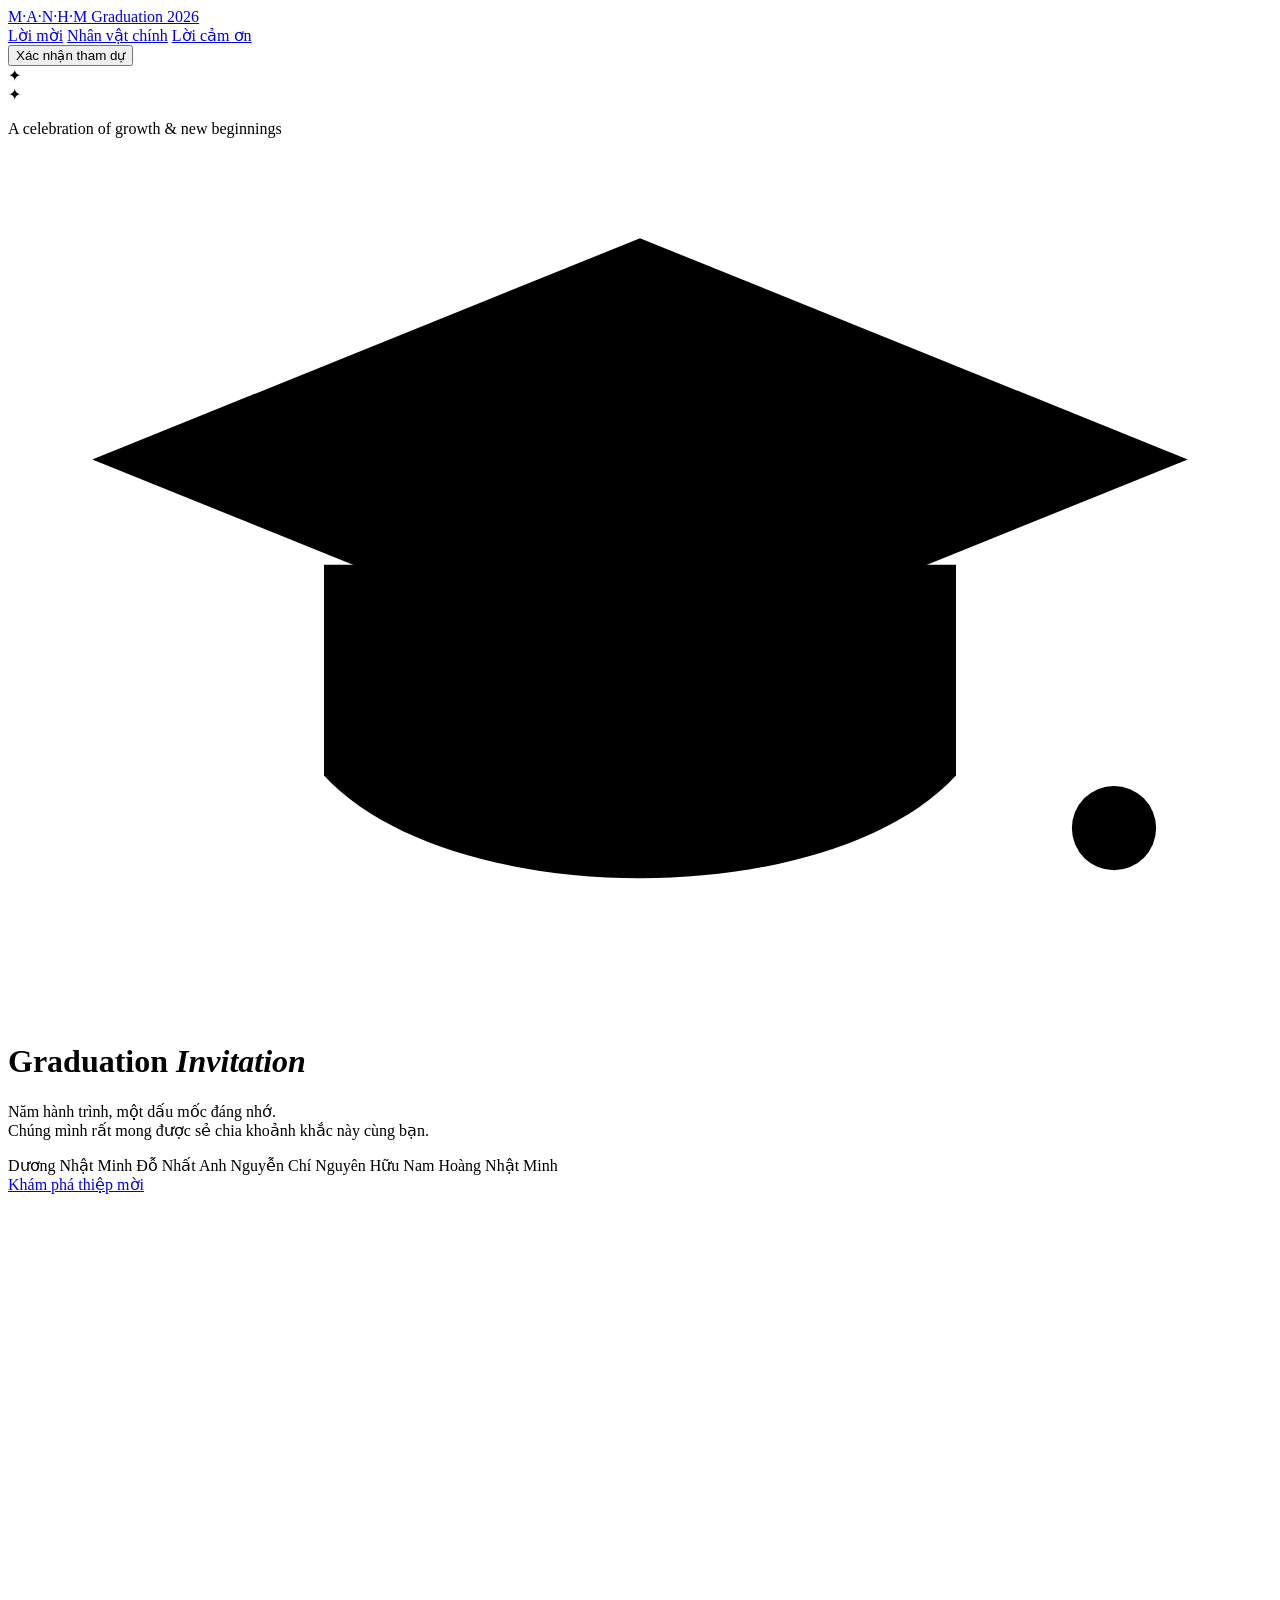
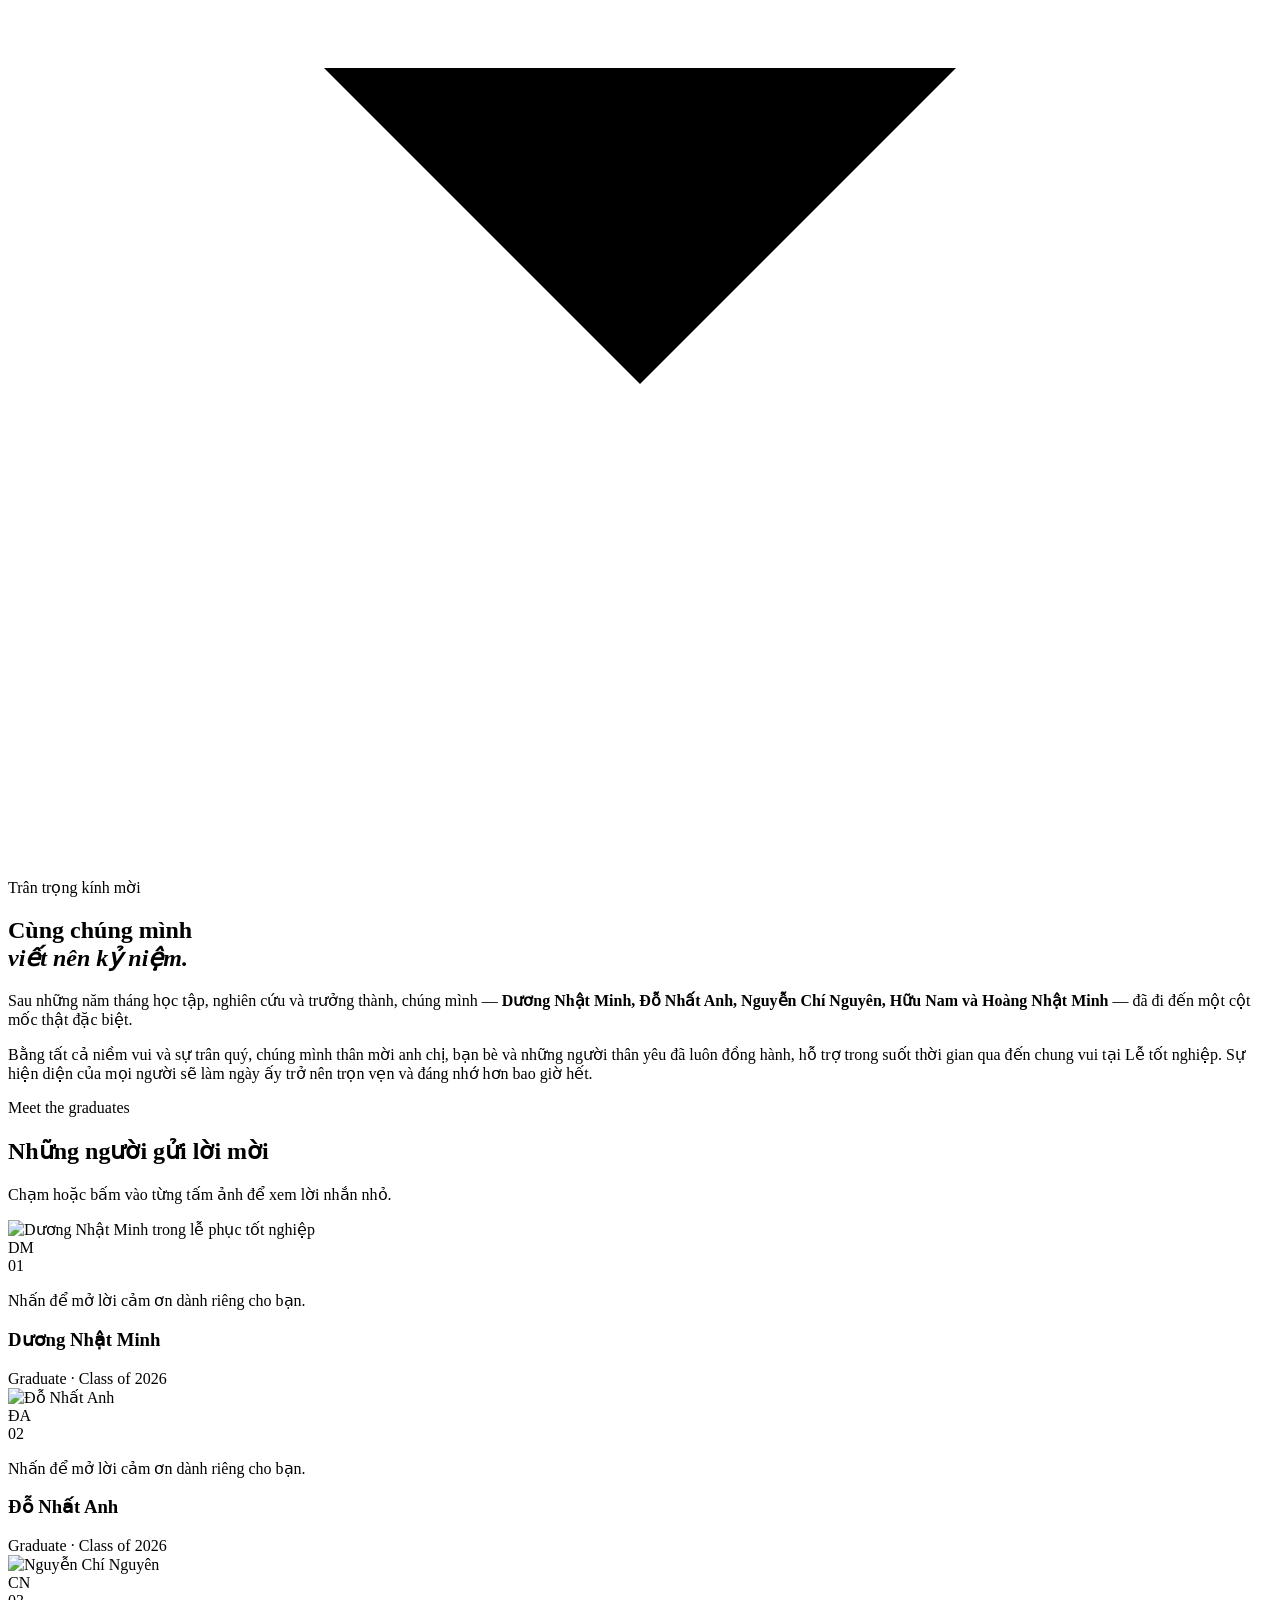
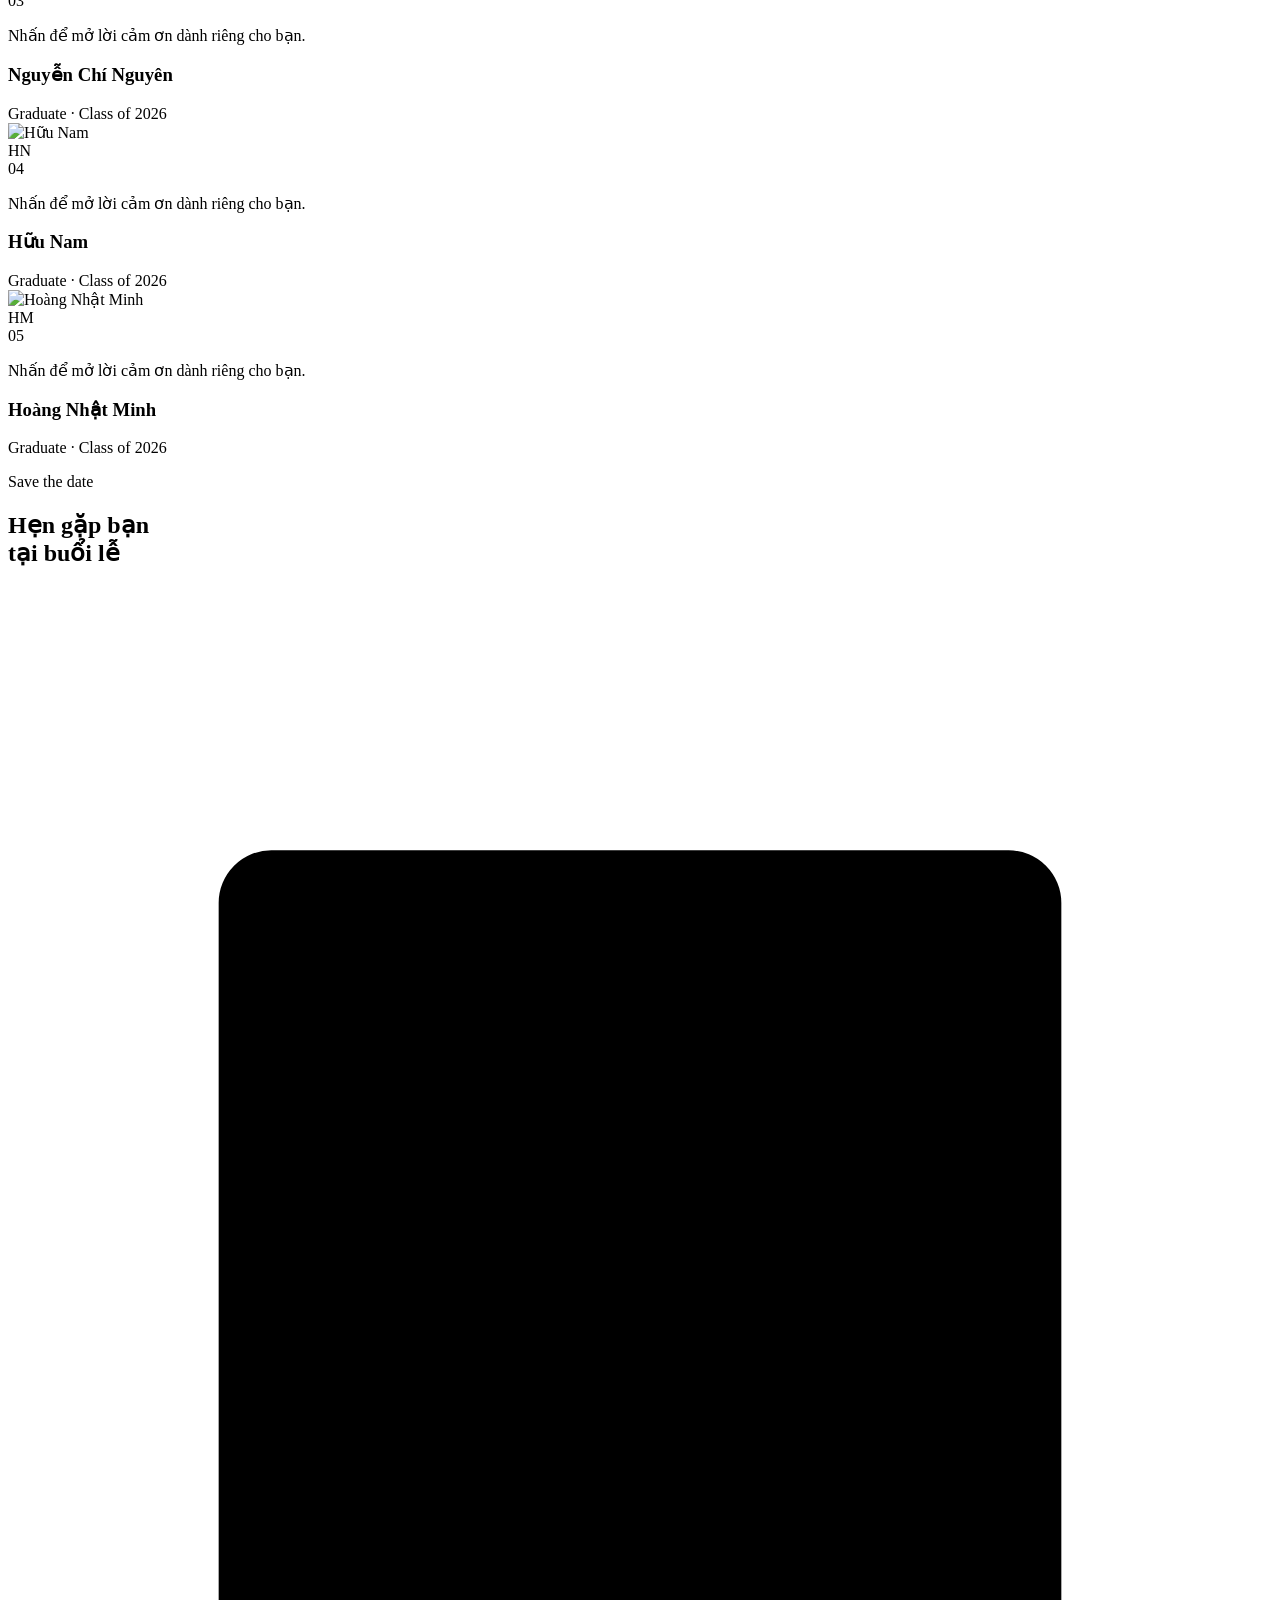
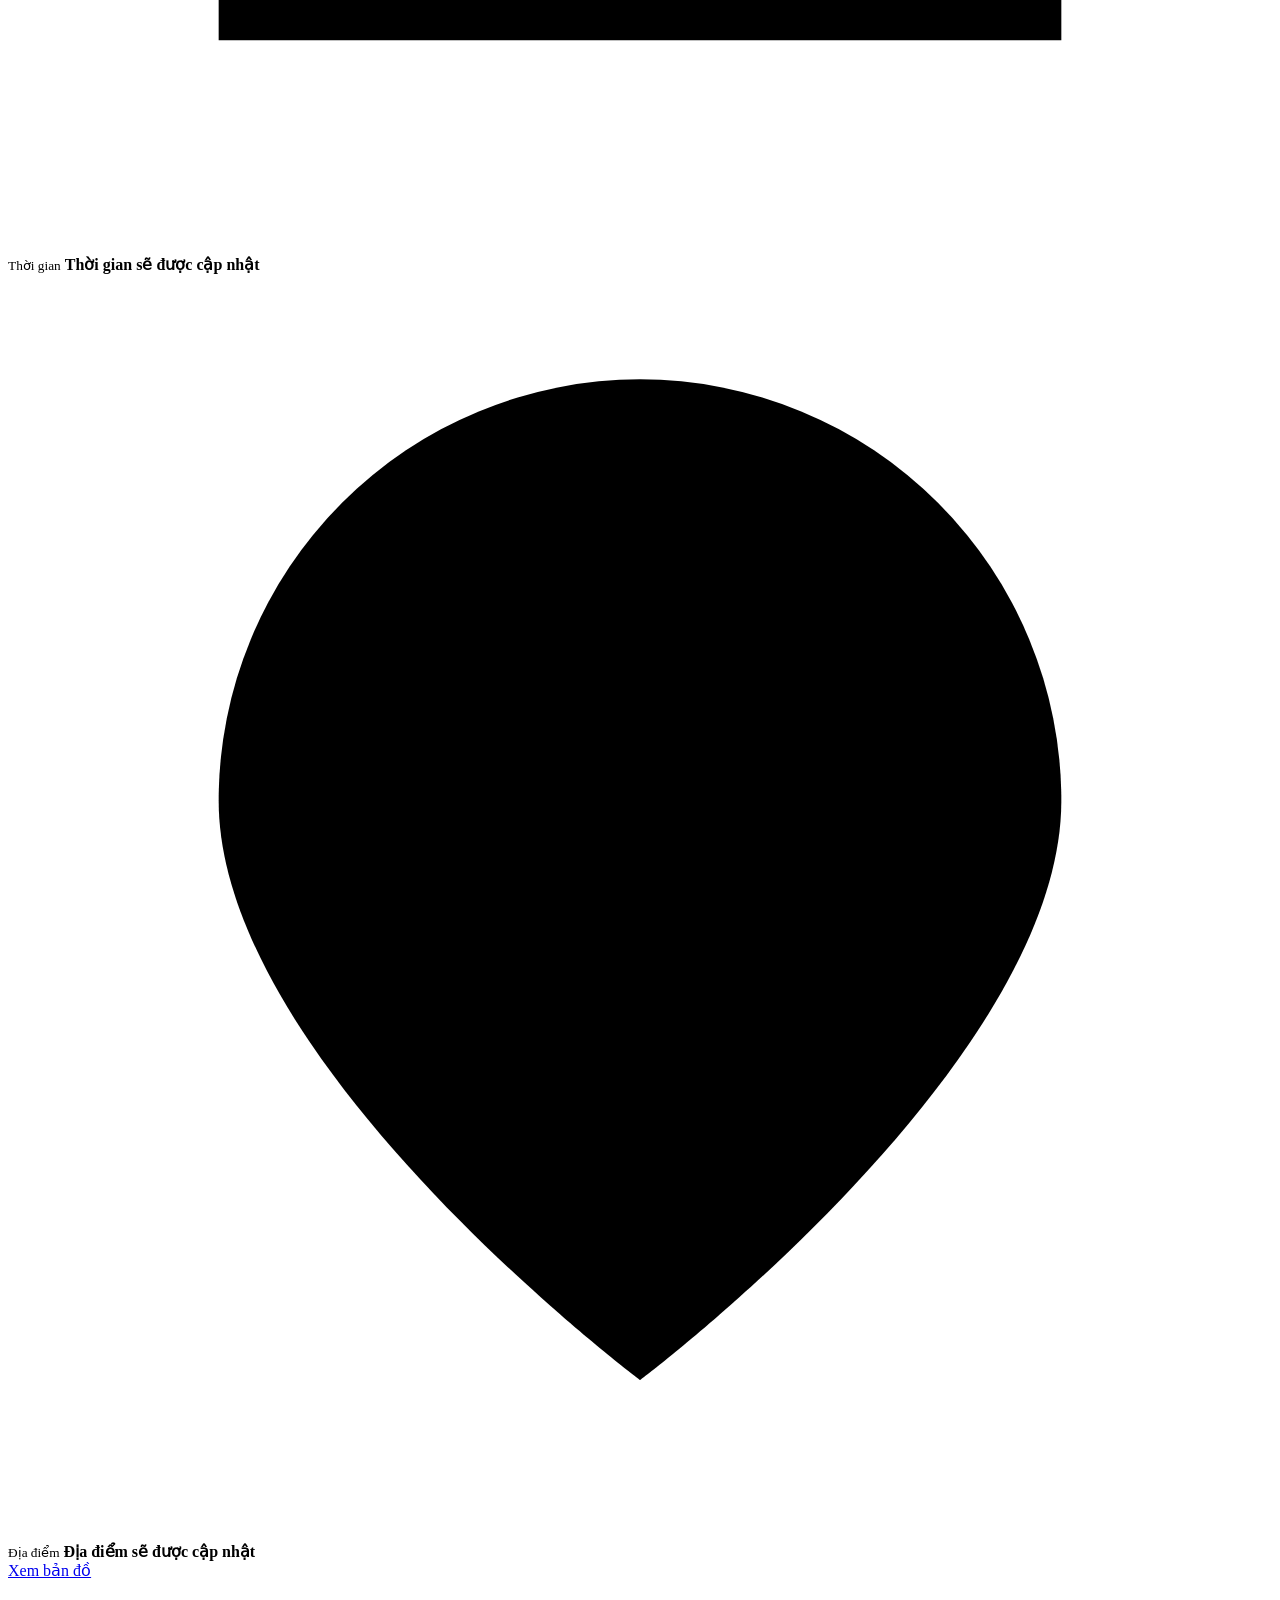
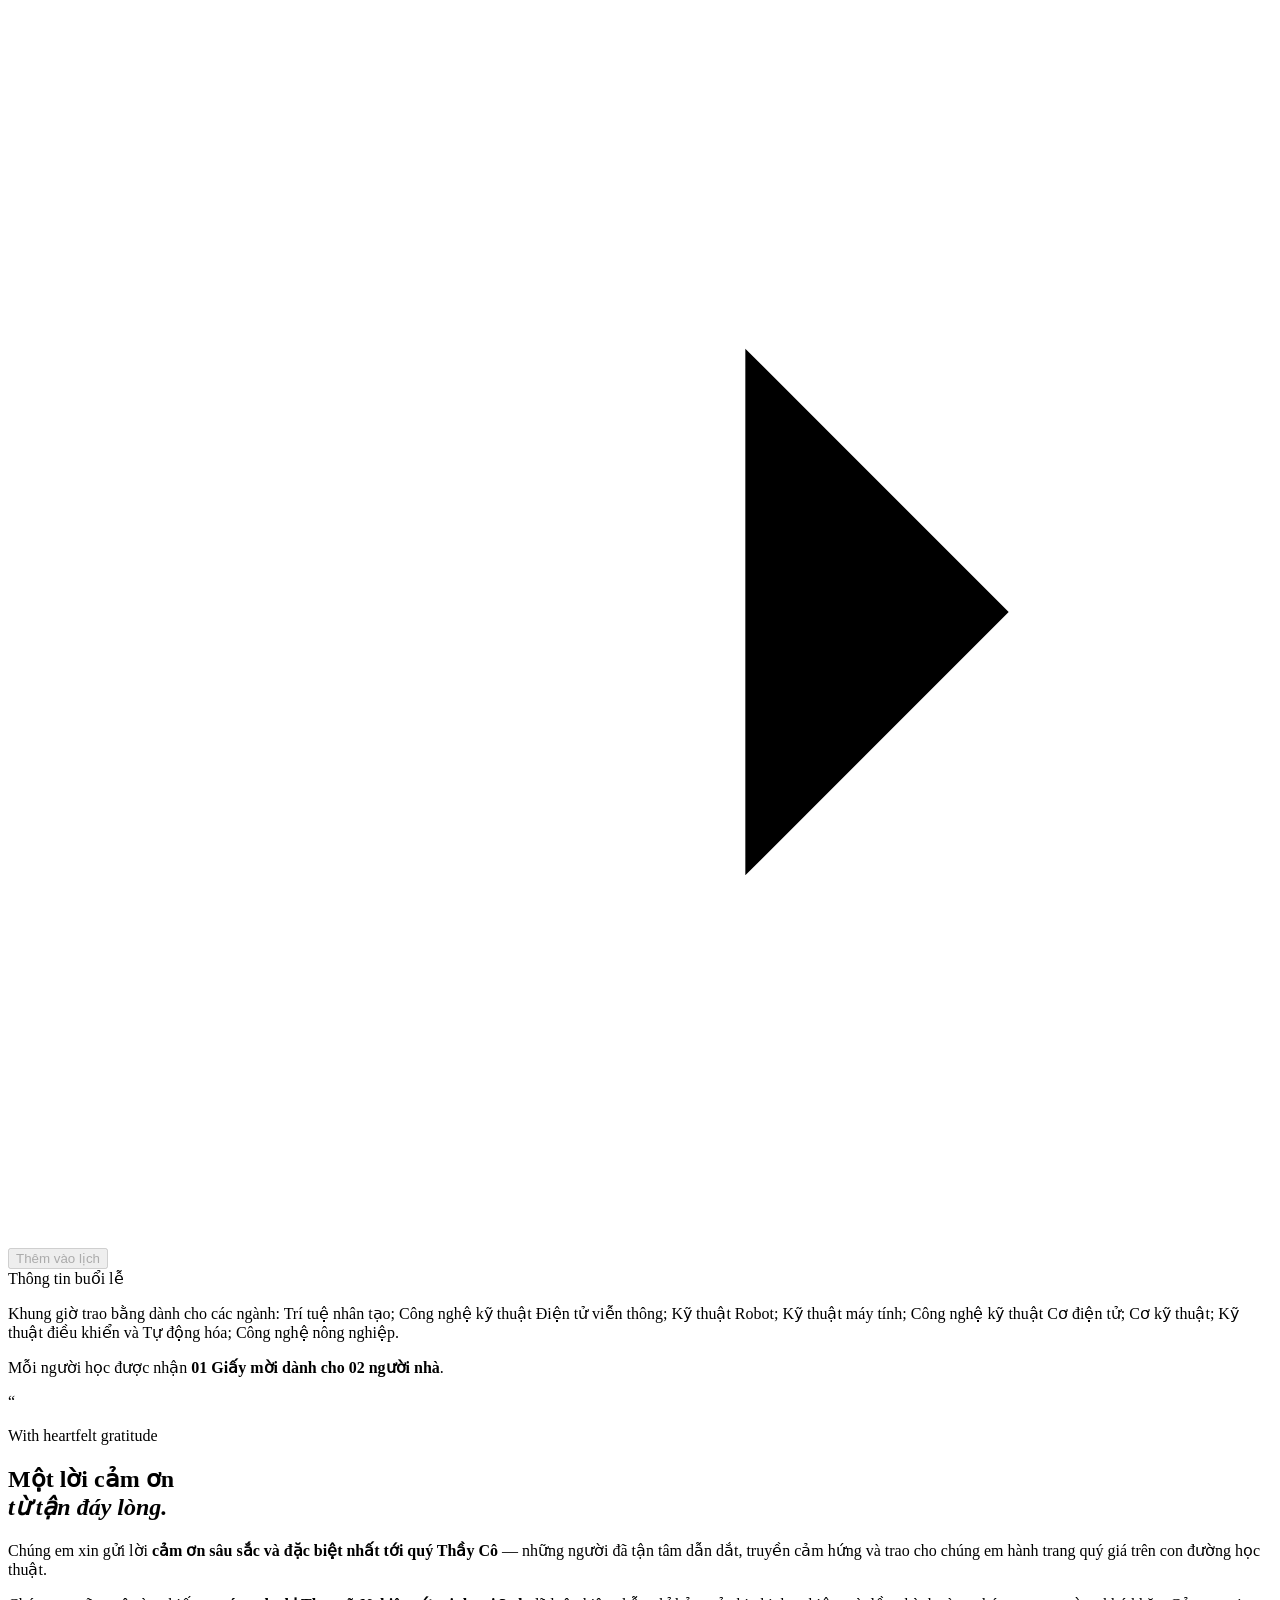
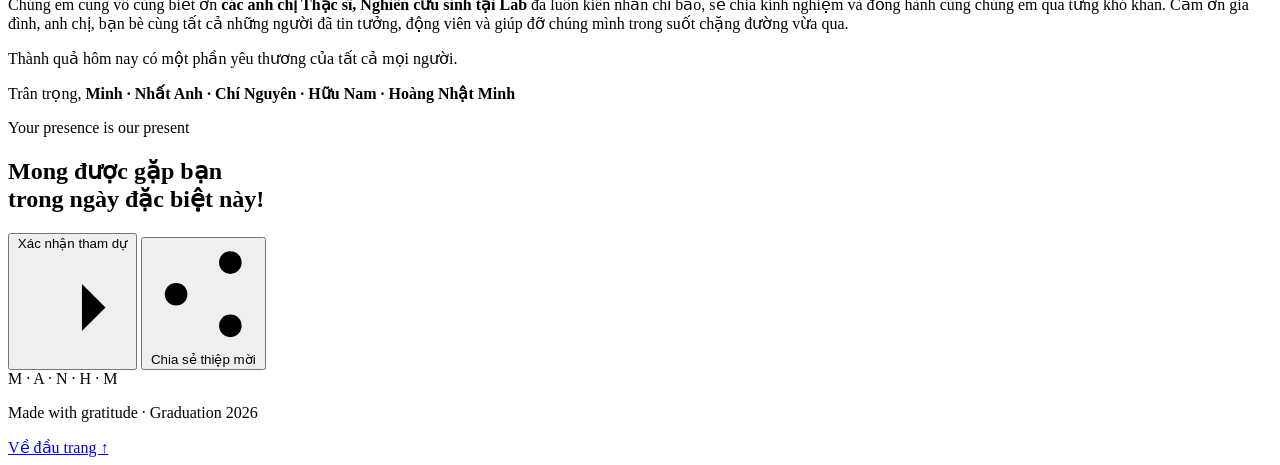
==== index.html @ 2ea1733d "Deploy index.html" ====
<!doctype html>
<html lang="vi">
  <head>
    <meta charset="UTF-8" />
    <meta name="viewport" content="width=device-width, initial-scale=1.0" />
    <meta
      name="description"
      content="Thiệp mời Lễ tốt nghiệp của Dương Nhật Minh, Đỗ Nhất Anh, Nguyễn Chí Nguyên, Hữu Nam và Hoàng Nhật Minh."
    />
    <meta name="theme-color" content="#071b31" />
    <meta property="og:type" content="website" />
    <meta property="og:title" content="Graduation Invitation — The Next Chapter" />
    <meta
      property="og:description"
      content="Trân trọng kính mời bạn đến chung vui trong dấu mốc tốt nghiệp của chúng mình."
    />
    <meta property="og:image" content="assets/social-preview.png" />
    <meta name="twitter:card" content="summary_large_image" />
    <title>Graduation Invitation | Minh · Nhất Anh · Chí Nguyên · Hữu Nam · Hoàng Nhật Minh</title>
    <link rel="preconnect" href="https://fonts.googleapis.com" />
    <link rel="preconnect" href="https://fonts.gstatic.com" crossorigin />
    <link
      href="https://fonts.googleapis.com/css2?family=Be+Vietnam+Pro:wght@300;400;500;600;700&family=Cormorant+Garamond:ital,wght@0,500;0,600;1,500&display=swap"
      rel="stylesheet"
    />
    <link rel="stylesheet" href="styles.css" />
  </head>
  <body>
    <div class="noise" aria-hidden="true"></div>
    <div class="page-progress" aria-hidden="true"><span></span></div>

    <header class="hero" id="home">
      <nav class="nav shell" aria-label="Điều hướng chính">
        <a class="brand" href="#home" aria-label="Về đầu trang">
          <span class="brand-mark">M·A·N·H·M</span>
          <span>Graduation 2026</span>
        </a>
        <div class="nav-links">
          <a href="#invitation">Lời mời</a>
          <a href="#graduates">Nhân vật chính</a>
          <a href="#gratitude">Lời cảm ơn</a>
        </div>
        <button class="nav-rsvp" type="button" data-open-rsvp>Xác nhận tham dự</button>
      </nav>

      <div class="hero-orbit orbit-one" aria-hidden="true"></div>
      <div class="hero-orbit orbit-two" aria-hidden="true"></div>
      <div class="hero-spark spark-one" aria-hidden="true">✦</div>
      <div class="hero-spark spark-two" aria-hidden="true">✦</div>

      <div class="hero-content shell">
        <p class="eyebrow reveal">A celebration of growth &amp; new beginnings</p>
        <div class="cap-icon reveal" aria-hidden="true">
          <svg viewBox="0 0 120 82" role="img">
            <path d="M8 29 60 8l52 21-52 21L8 29Z" />
            <path d="M30 39v20c12 13 48 13 60 0V39" />
            <path d="M105 32v27" />
            <circle cx="105" cy="64" r="4" />
          </svg>
        </div>
        <h1 class="reveal">
          <span>Graduation</span>
          <em>Invitation</em>
        </h1>
        <p class="hero-lead reveal">
          Năm hành trình, một dấu mốc đáng nhớ.<br />
          Chúng mình rất mong được sẻ chia khoảnh khắc này cùng bạn.
        </p>
        <div class="hero-names reveal">
          <span>Dương Nhật Minh</span>
          <i></i>
          <span>Đỗ Nhất Anh</span>
          <i></i>
          <span>Nguyễn Chí Nguyên</span>
          <i></i>
          <span>Hữu Nam</span>
          <i></i>
          <span>Hoàng Nhật Minh</span>
        </div>
        <a class="scroll-cue" href="#invitation" aria-label="Xem lời mời">
          <span>Khám phá thiệp mời</span>
          <svg viewBox="0 0 24 24" aria-hidden="true">
            <path d="m6 9 6 6 6-6" />
          </svg>
        </a>
      </div>
    </header>

    <main>
      <section class="invitation section" id="invitation">
        <div class="shell invitation-grid">
          <div class="section-intro reveal">
            <p class="eyebrow gold">Trân trọng kính mời</p>
            <h2>Cùng chúng mình<br /><em>viết nên kỷ niệm.</em></h2>
          </div>
          <div class="invitation-copy reveal">
            <p class="dropcap">
              Sau những năm tháng học tập, nghiên cứu và trưởng thành, chúng mình —
              <strong>Dương Nhật Minh, Đỗ Nhất Anh, Nguyễn Chí Nguyên, Hữu Nam và Hoàng Nhật Minh</strong> —
              đã đi đến một cột mốc thật đặc biệt.
            </p>
            <p>
              Bằng tất cả niềm vui và sự trân quý, chúng mình thân mời anh chị, bạn bè
              và những người thân yêu đã luôn đồng hành, hỗ trợ trong suốt thời gian qua
              đến chung vui tại Lễ tốt nghiệp. Sự hiện diện của mọi người sẽ làm ngày ấy
              trở nên trọn vẹn và đáng nhớ hơn bao giờ hết.
            </p>
          </div>
        </div>
      </section>

      <section class="graduates section" id="graduates">
        <div class="shell">
          <div class="section-heading reveal">
            <p class="eyebrow gold">Meet the graduates</p>
            <h2>Những người gửi lời mời</h2>
            <p>Chạm hoặc bấm vào từng tấm ảnh để xem lời nhắn nhỏ.</p>
          </div>

          <div class="graduate-grid">
            <article class="graduate-card reveal" tabindex="0" data-graduate="minh" aria-label="Mở lời cảm ơn của Dương Nhật Minh">
              <div class="portrait-wrap">
                <img
                  src="assets/duong-nhat-minh.jpg"
                  alt="Dương Nhật Minh trong lễ phục tốt nghiệp"
                  loading="lazy"
                  data-fallback="DM"
                />
                <div class="portrait-fallback" aria-hidden="true">DM</div>
                <span class="card-number">01</span>
                <div class="card-message">
                  <p>Nhấn để mở lời cảm ơn dành riêng cho bạn.</p>
                </div>
              </div>
              <div class="graduate-info">
                <h3>Dương Nhật Minh</h3>
                <span>Graduate · Class of 2026</span>
              </div>
            </article>

            <article class="graduate-card reveal" tabindex="0" data-graduate="anh" aria-label="Mở lời cảm ơn của Đỗ Nhất Anh">
              <div class="portrait-wrap">
                <img
                  src="assets/do-nhat-anh.jpg"
                  alt="Đỗ Nhất Anh"
                  loading="lazy"
                  data-fallback="ĐA"
                />
                <div class="portrait-fallback" aria-hidden="true">ĐA</div>
                <span class="card-number">02</span>
                <div class="card-message">
                  <p>Nhấn để mở lời cảm ơn dành riêng cho bạn.</p>
                </div>
              </div>
              <div class="graduate-info">
                <h3>Đỗ Nhất Anh</h3>
                <span>Graduate · Class of 2026</span>
              </div>
            </article>

            <article class="graduate-card reveal" tabindex="0" data-graduate="nguyen" aria-label="Mở lời cảm ơn của Nguyễn Chí Nguyên">
              <div class="portrait-wrap">
                <img
                  src="assets/nguyen-chi-nguyen.jpg"
                  alt="Nguyễn Chí Nguyên"
                  loading="lazy"
                  data-fallback="CN"
                />
                <div class="portrait-fallback" aria-hidden="true">CN</div>
                <span class="card-number">03</span>
                <div class="card-message">
                  <p>Nhấn để mở lời cảm ơn dành riêng cho bạn.</p>
                </div>
              </div>
              <div class="graduate-info">
                <h3>Nguyễn Chí Nguyên</h3>
                <span>Graduate · Class of 2026</span>
              </div>
            </article>

            <article class="graduate-card reveal" tabindex="0" data-graduate="nam" aria-label="Mở lời cảm ơn của Hữu Nam">
              <div class="portrait-wrap">
                <img
                  src="assets/huu-nam.jpg"
                  alt="Hữu Nam"
                  loading="lazy"
                  data-fallback="HN"
                />
                <div class="portrait-fallback" aria-hidden="true">HN</div>
                <span class="card-number">04</span>
                <div class="card-message">
                  <p>Nhấn để mở lời cảm ơn dành riêng cho bạn.</p>
                </div>
              </div>
              <div class="graduate-info">
                <h3>Hữu Nam</h3>
                <span>Graduate · Class of 2026</span>
              </div>
            </article>

            <article class="graduate-card reveal" tabindex="0" data-graduate="hoangminh" aria-label="Mở lời cảm ơn của Hoàng Nhật Minh">
              <div class="portrait-wrap">
                <img
                  src="assets/hoang-nhat-minh.jpg"
                  alt="Hoàng Nhật Minh"
                  loading="lazy"
                  data-fallback="HM"
                />
                <div class="portrait-fallback" aria-hidden="true">HM</div>
                <span class="card-number">05</span>
                <div class="card-message">
                  <p>Nhấn để mở lời cảm ơn dành riêng cho bạn.</p>
                </div>
              </div>
              <div class="graduate-info">
                <h3>Hoàng Nhật Minh</h3>
                <span>Graduate · Class of 2026</span>
              </div>
            </article>

          </div>
        </div>
      </section>

      <section class="event section" id="event">
        <div class="shell event-shell reveal">
          <div class="event-title">
            <p class="eyebrow">Save the date</p>
            <h2>Hẹn gặp bạn<br />tại buổi lễ</h2>
          </div>

          <div class="event-details">
            <div class="event-item">
              <span class="event-icon" aria-hidden="true">
                <svg viewBox="0 0 24 24"><path d="M7 3v3m10-3v3M4 9h16M5 5h14a1 1 0 0 1 1 1v14H4V6a1 1 0 0 1 1-1Z" /></svg>
              </span>
              <div>
                <small>Thời gian</small>
                <strong data-event-date>Thời gian sẽ được cập nhật</strong>
              </div>
            </div>
            <div class="event-item">
              <span class="event-icon" aria-hidden="true">
                <svg viewBox="0 0 24 24"><path d="M20 10c0 5-8 11-8 11S4 15 4 10a8 8 0 1 1 16 0Z" /><circle cx="12" cy="10" r="2.5" /></svg>
              </span>
              <div>
                <small>Địa điểm</small>
                <strong data-event-location>Địa điểm sẽ được cập nhật</strong>
              </div>
            </div>
            <div class="event-actions">
              <a class="button button-light is-disabled" data-map-link href="#" aria-disabled="true">
                Xem bản đồ
                <svg viewBox="0 0 24 24" aria-hidden="true"><path d="M5 12h14m-5-5 5 5-5 5" /></svg>
              </a>
              <button class="button button-outline" type="button" data-calendar disabled>
                Thêm vào lịch
              </button>
            </div>
            <div class="event-note">
              <span>Thông tin buổi lễ</span>
              <p>
                Khung giờ trao bằng dành cho các ngành: Trí tuệ nhân tạo; Công nghệ kỹ thuật
                Điện tử viễn thông; Kỹ thuật Robot; Kỹ thuật máy tính; Công nghệ kỹ thuật
                Cơ điện tử; Cơ kỹ thuật; Kỹ thuật điều khiển và Tự động hóa; Công nghệ nông nghiệp.
              </p>
              <p>Mỗi người học được nhận <strong>01 Giấy mời dành cho 02 người nhà</strong>.</p>
            </div>
          </div>
        </div>
      </section>

      <section class="gratitude section" id="gratitude">
        <div class="shell gratitude-shell">
          <div class="quote-mark reveal" aria-hidden="true">“</div>
          <p class="eyebrow gold reveal">With heartfelt gratitude</p>
          <h2 class="reveal">Một lời cảm ơn<br /><em>từ tận đáy lòng.</em></h2>
          <div class="gratitude-copy reveal">
            <p>
              Chúng em xin gửi lời <strong>cảm ơn sâu sắc và đặc biệt nhất tới quý Thầy Cô</strong> —
              những người đã tận tâm dẫn dắt, truyền cảm hứng và trao cho chúng em hành trang quý giá
              trên con đường học thuật.
            </p>
            <p>
              Chúng em cũng vô cùng biết ơn <strong>các anh chị Thạc sĩ, Nghiên cứu sinh tại Lab</strong>
              đã luôn kiên nhẫn chỉ bảo, sẻ chia kinh nghiệm và đồng hành cùng chúng em qua từng khó khăn.
              Cảm ơn gia đình, anh chị, bạn bè cùng tất cả những người đã tin tưởng, động viên và giúp đỡ
              chúng mình trong suốt chặng đường vừa qua.
            </p>
            <p class="gratitude-signoff">Thành quả hôm nay có một phần yêu thương của tất cả mọi người.</p>
          </div>
          <div class="signature reveal">
            <span>Trân trọng,</span>
            <strong>Minh · Nhất Anh · Chí Nguyên · Hữu Nam · Hoàng Nhật Minh</strong>
          </div>
        </div>
      </section>

      <section class="closing section">
        <div class="shell closing-card reveal">
          <div>
            <p class="eyebrow">Your presence is our present</p>
            <h2>Mong được gặp bạn<br />trong ngày đặc biệt này!</h2>
          </div>
          <div class="closing-actions">
            <button class="button button-gold" type="button" data-open-rsvp>
              Xác nhận tham dự
              <svg viewBox="0 0 24 24" aria-hidden="true"><path d="M5 12h14m-5-5 5 5-5 5" /></svg>
            </button>
            <button class="text-button" type="button" data-share>
              <svg viewBox="0 0 24 24" aria-hidden="true"><circle cx="18" cy="5" r="2.5" /><circle cx="6" cy="12" r="2.5" /><circle cx="18" cy="19" r="2.5" /><path d="m8.2 10.8 7.6-4.5M8.2 13.2l7.6 4.5" /></svg>
              Chia sẻ thiệp mời
            </button>
          </div>
        </div>
      </section>
    </main>

    <footer>
      <div class="shell footer-inner">
        <span>M · A · N · H · M</span>
        <p>Made with gratitude · Graduation 2026</p>
        <a href="#home">Về đầu trang ↑</a>
      </div>
    </footer>

    <dialog class="rsvp-modal access-modal" id="access-modal" aria-labelledby="access-title">
      <button class="modal-close" type="button" data-close-access aria-label="Đóng">×</button>

      <div class="access-gate">
        <div class="access-lock" aria-hidden="true">
          <svg viewBox="0 0 24 24"><rect x="5" y="10" width="14" height="11" rx="1" /><path d="M8 10V7a4 4 0 0 1 8 0v3M12 14v3" /></svg>
        </div>
        <p class="eyebrow gold">A private thank-you note</p>
        <h2 id="access-title">Mở lời cảm ơn<br />dành riêng cho bạn</h2>
        <p class="access-recipient">Từ <strong data-access-name></strong></p>

        <form id="access-form" autocomplete="off">
          <label>
            Mật khẩu
            <input
              name="accessCode"
              type="text"
              placeholder="VIẾT HOA KHÔNG DẤU"
              required
              autocapitalize="characters"
              spellcheck="false"
            />
          </label>
          <p class="access-error" role="alert" hidden>Mật khẩu chưa đúng. Bạn vui lòng thử lại nhé.</p>
          <button class="button button-dark" type="submit">
            Mở lời cảm ơn
            <svg viewBox="0 0 24 24" aria-hidden="true"><path d="M5 12h14m-5-5 5 5-5 5" /></svg>
          </button>
          <p class="form-note">Nhập tên được viết IN HOA, liền nhau và không dấu.</p>
        </form>
      </div>

      <div class="thank-you-view" hidden>
        <div class="success-check">✓</div>
        <p class="eyebrow gold">With heartfelt gratitude</p>
        <h2>Lời cảm ơn</h2>
        <p class="thank-you-from">Từ <strong data-thank-you-name></strong></p>
        <div class="thank-you-copy" data-thank-you-copy></div>
        <button class="button button-dark" type="button" data-close-access>Đóng lời nhắn</button>
      </div>
    </dialog>

    <dialog class="rsvp-modal" id="rsvp-modal" aria-labelledby="rsvp-title">
      <button class="modal-close" type="button" data-close-rsvp aria-label="Đóng">×</button>
      <div class="modal-icon" aria-hidden="true">✦</div>
      <p class="eyebrow gold">RSVP</p>
      <h2 id="rsvp-title">Bạn sẽ đến chung vui<br />cùng chúng mình chứ?</h2>
      <form id="rsvp-form">
        <label>
          Tên của bạn
          <input name="guestName" type="text" placeholder="Nhập tên của bạn" required autocomplete="name" />
        </label>
        <fieldset>
          <legend>Phản hồi của bạn</legend>
          <label class="choice">
            <input type="radio" name="attendance" value="Mình sẽ tham dự" required />
            <span>Rất vui, mình sẽ tham dự!</span>
          </label>
          <label class="choice">
            <input type="radio" name="attendance" value="Mình chưa chắc chắn" />
            <span>Mình chưa chắc chắn</span>
          </label>
          <label class="choice">
            <input type="radio" name="attendance" value="Mình không thể tham dự" />
            <span>Tiếc quá, mình không thể tham dự</span>
          </label>
        </fieldset>
        <label>
          Lời nhắn <span>(không bắt buộc)</span>
          <textarea name="message" rows="3" placeholder="Gửi một lời nhắn tới chúng mình..."></textarea>
        </label>
        <button class="button button-dark" type="submit">Tạo lời xác nhận</button>
        <p class="form-note">Nội dung phản hồi sẽ được sao chép để bạn gửi qua ứng dụng nhắn tin.</p>
      </form>
      <div class="rsvp-success" hidden>
        <div class="success-check">✓</div>
        <h3>Cảm ơn bạn!</h3>
        <p>Lời xác nhận đã được sao chép. Hãy gửi nó cho một trong năm chúng mình nhé.</p>
        <button class="button button-dark" type="button" data-share-response>Chia sẻ phản hồi</button>
      </div>
    </dialog>

    <div class="toast" role="status" aria-live="polite"></div>

    <script src="config.js"></script>
    <script src="messages.js"></script>
    <script src="script.js"></script>
  </body>
</html>
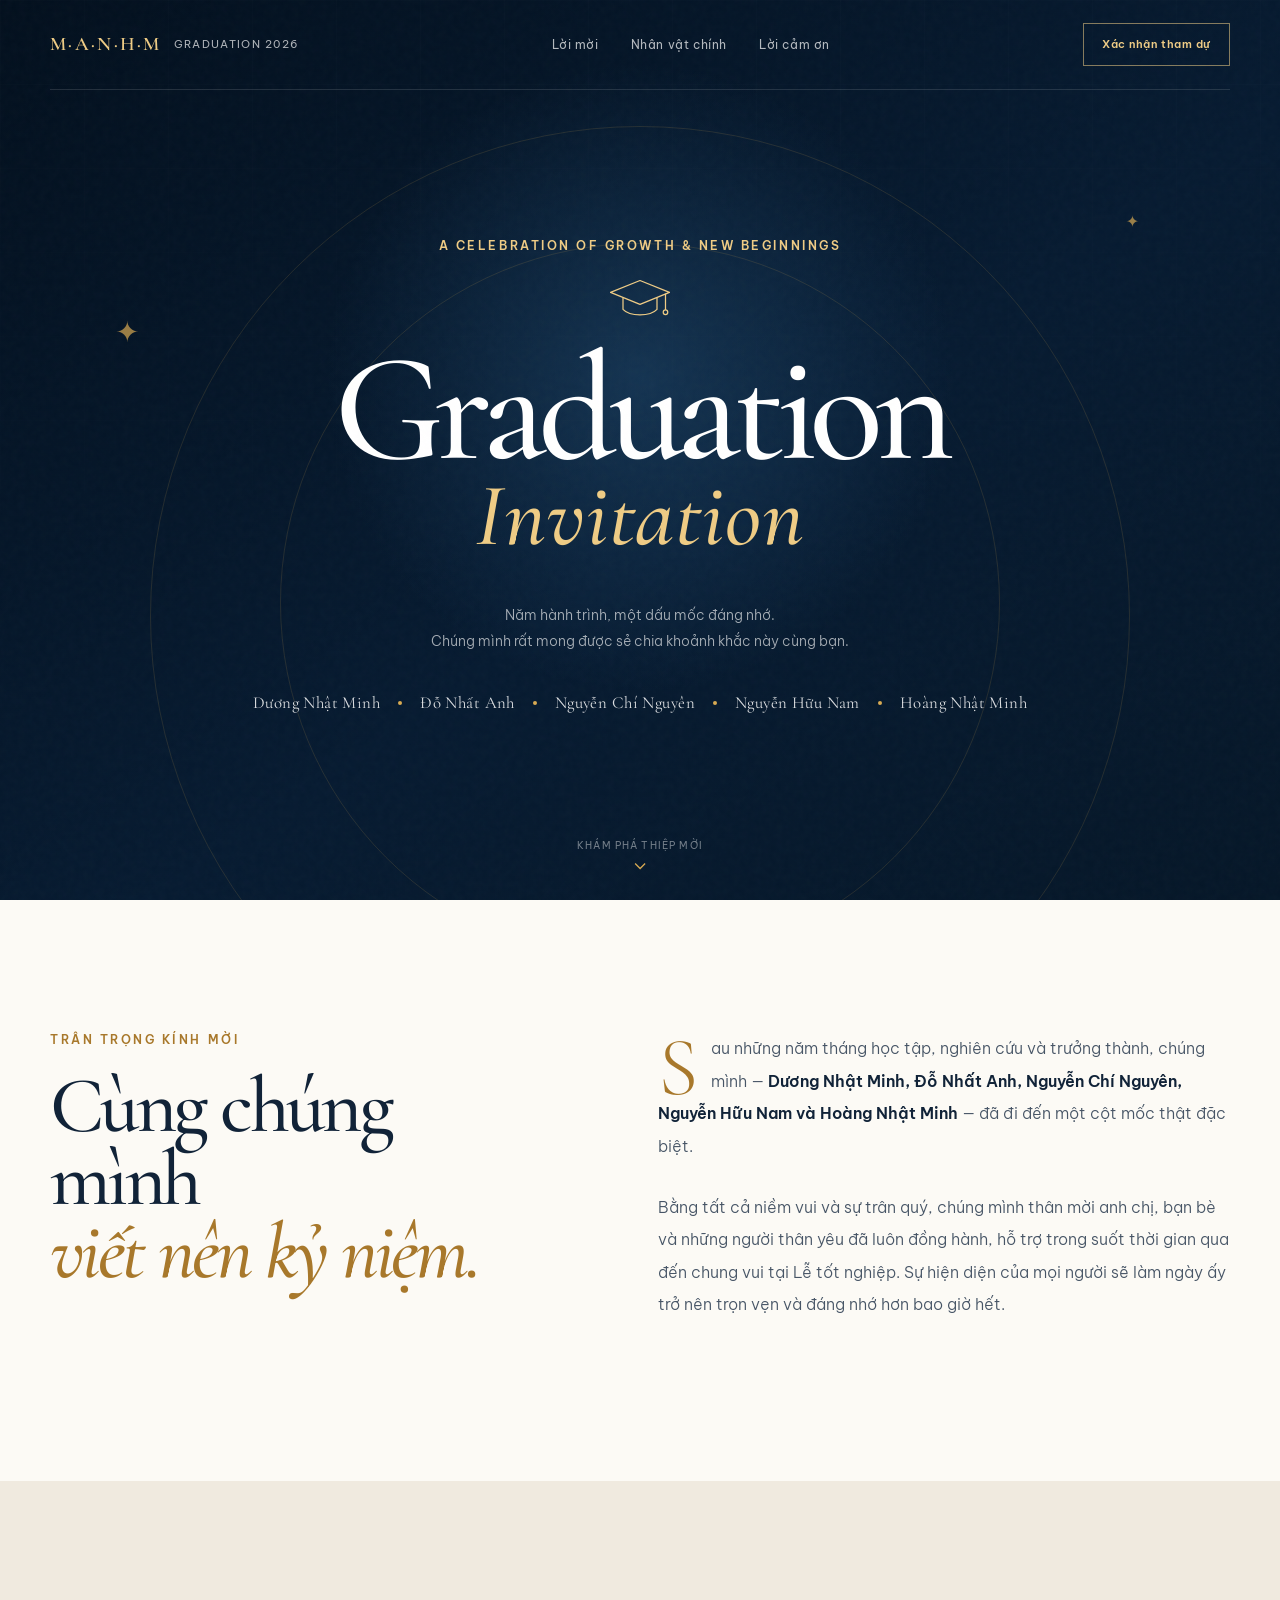
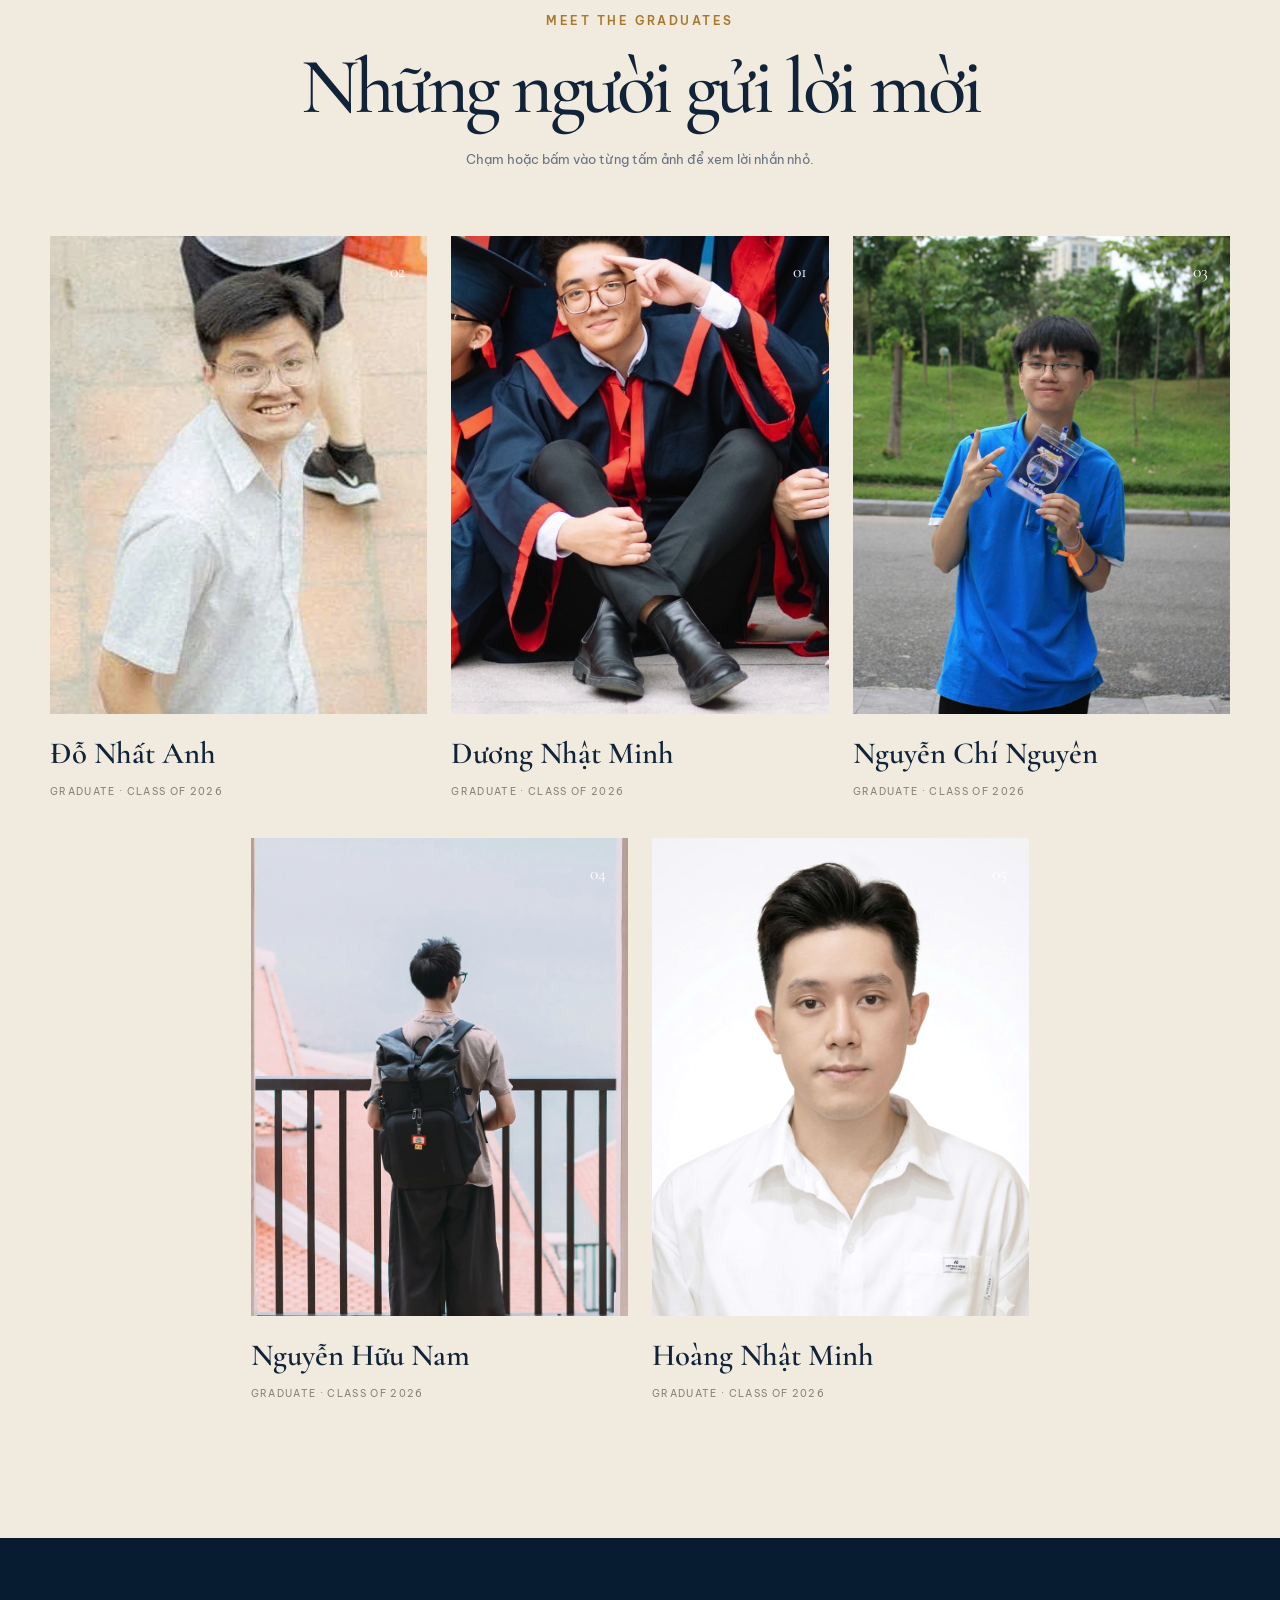
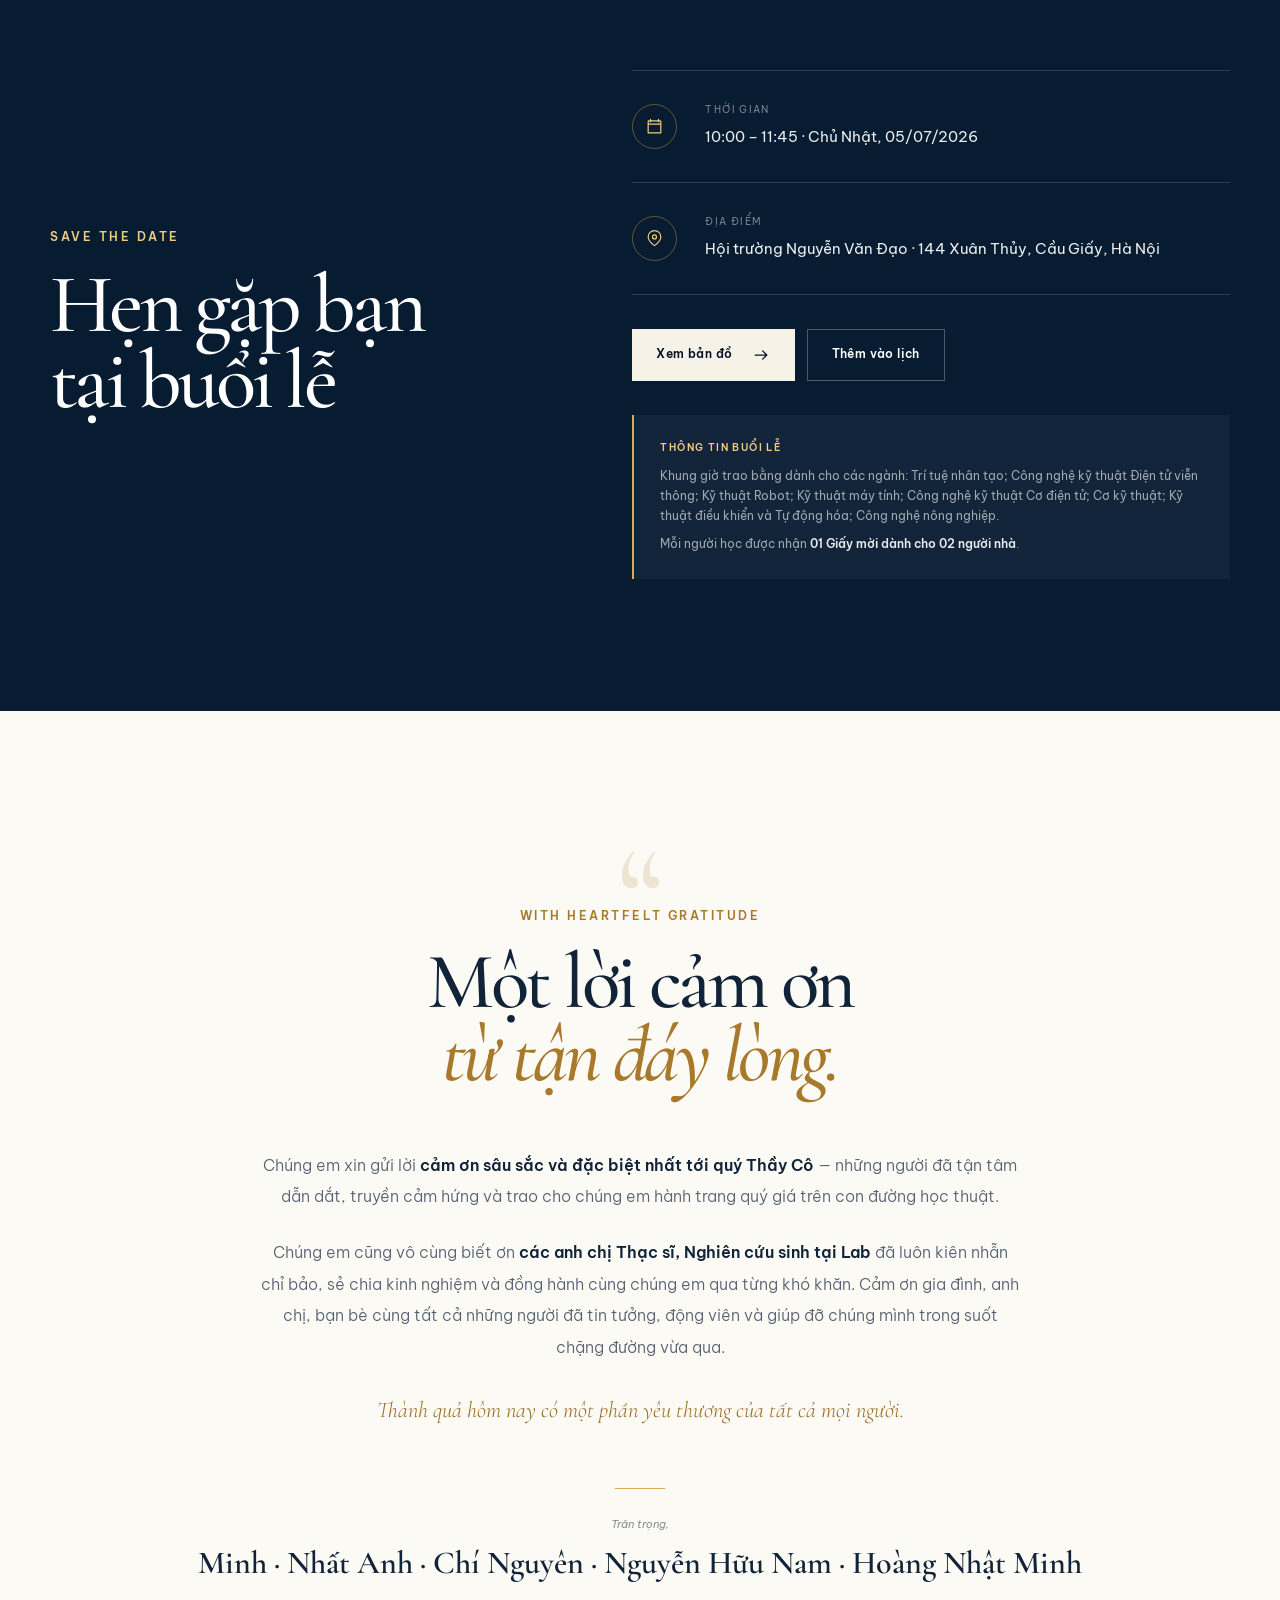
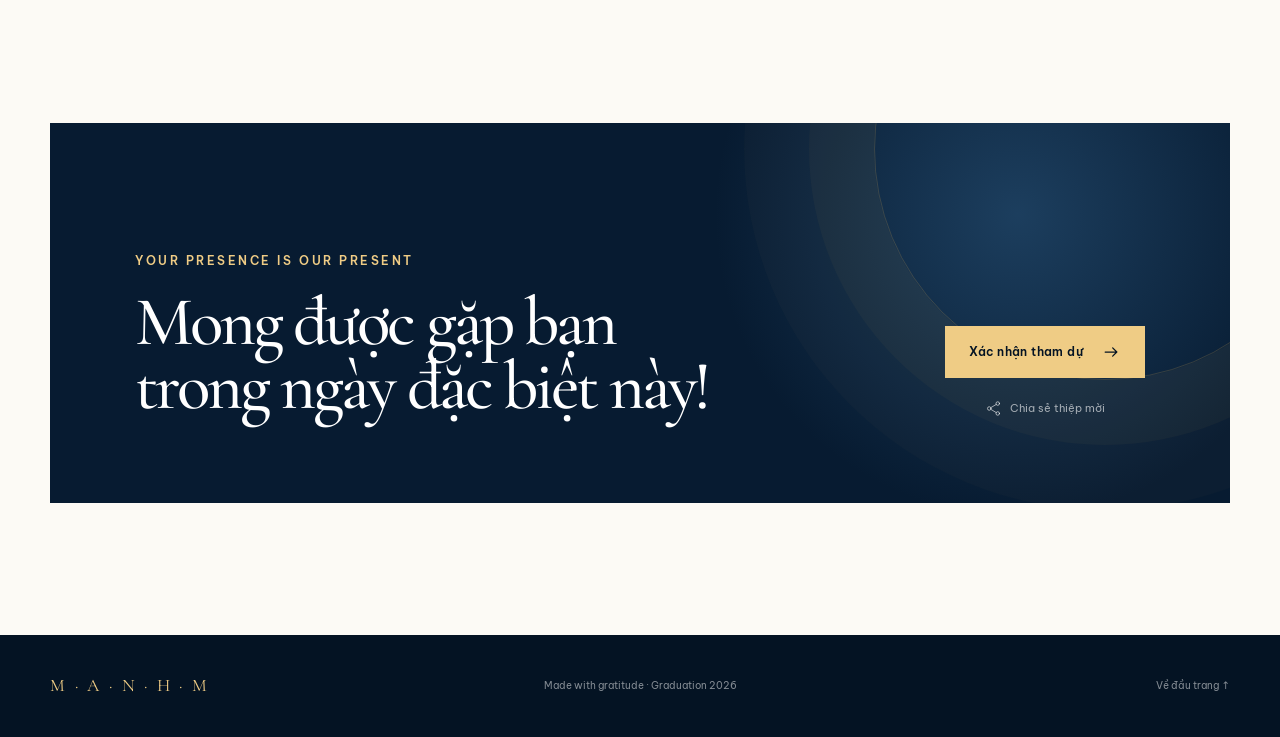
==== commit b4b598a6: "Fix Hoang Minh password and Nguyen Huu Nam name" ====
--- a/index.html
+++ b/index.html
@@ -5,7 +5,7 @@
     <meta name="viewport" content="width=device-width, initial-scale=1.0" />
     <meta
       name="description"
-      content="Thiệp mời Lễ tốt nghiệp của Dương Nhật Minh, Đỗ Nhất Anh, Nguyễn Chí Nguyên, Hữu Nam và Hoàng Nhật Minh."
+      content="Thiệp mời Lễ tốt nghiệp của Dương Nhật Minh, Đỗ Nhất Anh, Nguyễn Chí Nguyên, Nguyễn Hữu Nam và Hoàng Nhật Minh."
     />
     <meta name="theme-color" content="#071b31" />
     <meta property="og:type" content="website" />
@@ -16,7 +16,7 @@
     />
     <meta property="og:image" content="assets/social-preview.png" />
     <meta name="twitter:card" content="summary_large_image" />
-    <title>Graduation Invitation | Minh · Nhất Anh · Chí Nguyên · Hữu Nam · Hoàng Nhật Minh</title>
+    <title>Graduation Invitation | Minh · Nhất Anh · Chí Nguyên · Nguyễn Hữu Nam · Hoàng Nhật Minh</title>
     <link rel="preconnect" href="https://fonts.googleapis.com" />
     <link rel="preconnect" href="https://fonts.gstatic.com" crossorigin />
     <link
@@ -73,7 +73,7 @@
           <i></i>
           <span>Nguyễn Chí Nguyên</span>
           <i></i>
-          <span>Hữu Nam</span>
+          <span>Nguyễn Hữu Nam</span>
           <i></i>
           <span>Hoàng Nhật Minh</span>
         </div>
@@ -96,7 +96,7 @@
           <div class="invitation-copy reveal">
             <p class="dropcap">
               Sau những năm tháng học tập, nghiên cứu và trưởng thành, chúng mình —
-              <strong>Dương Nhật Minh, Đỗ Nhất Anh, Nguyễn Chí Nguyên, Hữu Nam và Hoàng Nhật Minh</strong> —
+              <strong>Dương Nhật Minh, Đỗ Nhất Anh, Nguyễn Chí Nguyên, Nguyễn Hữu Nam và Hoàng Nhật Minh</strong> —
               đã đi đến một cột mốc thật đặc biệt.
             </p>
             <p>
@@ -178,11 +178,11 @@
               </div>
             </article>
 
-            <article class="graduate-card reveal" tabindex="0" data-graduate="nam" aria-label="Mở lời cảm ơn của Hữu Nam">
+            <article class="graduate-card reveal" tabindex="0" data-graduate="nam" aria-label="Mở lời cảm ơn của Nguyễn Hữu Nam">
               <div class="portrait-wrap">
                 <img
                   src="assets/huu-nam.jpg"
-                  alt="Hữu Nam"
+                  alt="Nguyễn Hữu Nam"
                   loading="lazy"
                   data-fallback="HN"
                 />
@@ -193,7 +193,7 @@
                 </div>
               </div>
               <div class="graduate-info">
-                <h3>Hữu Nam</h3>
+                <h3>Nguyễn Hữu Nam</h3>
                 <span>Graduate · Class of 2026</span>
               </div>
             </article>
@@ -291,7 +291,7 @@
           </div>
           <div class="signature reveal">
             <span>Trân trọng,</span>
-            <strong>Minh · Nhất Anh · Chí Nguyên · Hữu Nam · Hoàng Nhật Minh</strong>
+            <strong>Minh · Nhất Anh · Chí Nguyên · Nguyễn Hữu Nam · Hoàng Nhật Minh</strong>
           </div>
         </div>
       </section>
--- a/styles.css
+++ b/styles.css
@@ -0,0 +1,1436 @@
+:root {
+  --navy-950: #041323;
+  --navy-900: #071b31;
+  --navy-800: #0d2947;
+  --gold: #d9aa52;
+  --gold-light: #efcc85;
+  --cream: #f7f2e8;
+  --paper: #fcfaf5;
+  --ink: #112338;
+  --muted: #687282;
+  --line: rgba(17, 35, 56, 0.15);
+  --serif: "Cormorant Garamond", Georgia, serif;
+  --sans: "Be Vietnam Pro", system-ui, sans-serif;
+}
+
+* {
+  box-sizing: border-box;
+}
+
+html {
+  scroll-behavior: smooth;
+}
+
+body {
+  margin: 0;
+  color: var(--ink);
+  background: var(--paper);
+  font-family: var(--sans);
+  font-size: 16px;
+  line-height: 1.8;
+  overflow-x: hidden;
+}
+
+body.modal-open {
+  overflow: hidden;
+}
+
+button,
+input,
+textarea {
+  font: inherit;
+}
+
+button,
+a {
+  -webkit-tap-highlight-color: transparent;
+}
+
+a {
+  color: inherit;
+  text-decoration: none;
+}
+
+img {
+  display: block;
+  max-width: 100%;
+}
+
+.noise {
+  position: fixed;
+  z-index: 20;
+  inset: 0;
+  opacity: 0.035;
+  pointer-events: none;
+  background-image: url("data:image/svg+xml,%3Csvg viewBox='0 0 160 160' xmlns='http://www.w3.org/2000/svg'%3E%3Cfilter id='n'%3E%3CfeTurbulence type='fractalNoise' baseFrequency='.8' numOctaves='4' stitchTiles='stitch'/%3E%3C/filter%3E%3Crect width='100%25' height='100%25' filter='url(%23n)' opacity='.7'/%3E%3C/svg%3E");
+}
+
+.page-progress {
+  position: fixed;
+  z-index: 30;
+  top: 0;
+  left: 0;
+  width: 100%;
+  height: 3px;
+}
+
+.page-progress span {
+  display: block;
+  width: 0;
+  height: 100%;
+  background: var(--gold);
+}
+
+.shell {
+  width: min(1180px, calc(100% - 48px));
+  margin: 0 auto;
+}
+
+.section {
+  padding: 132px 0;
+}
+
+.eyebrow {
+  margin: 0 0 22px;
+  color: var(--gold-light);
+  font-size: 0.72rem;
+  font-weight: 600;
+  letter-spacing: 0.22em;
+  line-height: 1.4;
+  text-transform: uppercase;
+}
+
+.eyebrow.gold {
+  color: #a8782b;
+}
+
+h1,
+h2,
+h3,
+p {
+  margin-top: 0;
+}
+
+h2 {
+  margin-bottom: 0;
+  font-family: var(--serif);
+  font-size: clamp(3rem, 6.2vw, 5.8rem);
+  font-weight: 500;
+  letter-spacing: -0.045em;
+  line-height: 0.92;
+}
+
+h2 em {
+  color: #a8782b;
+  font-weight: 500;
+}
+
+.hero {
+  position: relative;
+  min-height: 100svh;
+  color: #fff;
+  background:
+    radial-gradient(circle at 50% 42%, rgba(35, 78, 117, 0.5), transparent 38%),
+    linear-gradient(145deg, #03101e, var(--navy-900) 56%, #061728);
+  isolation: isolate;
+  overflow: hidden;
+}
+
+.hero::before {
+  position: absolute;
+  z-index: -1;
+  inset: 0;
+  content: "";
+  opacity: 0.3;
+  background-image:
+    linear-gradient(rgba(255, 255, 255, 0.035) 1px, transparent 1px),
+    linear-gradient(90deg, rgba(255, 255, 255, 0.035) 1px, transparent 1px);
+  background-size: 84px 84px;
+  mask-image: linear-gradient(to bottom, #000, transparent 90%);
+}
+
+.nav {
+  position: relative;
+  z-index: 5;
+  display: flex;
+  align-items: center;
+  justify-content: space-between;
+  height: 90px;
+  border-bottom: 1px solid rgba(255, 255, 255, 0.12);
+}
+
+.brand {
+  display: flex;
+  align-items: center;
+  gap: 12px;
+  color: rgba(255, 255, 255, 0.68);
+  font-size: 0.68rem;
+  letter-spacing: 0.12em;
+  text-transform: uppercase;
+}
+
+.brand-mark {
+  color: var(--gold-light);
+  font-family: var(--serif);
+  font-size: 1.2rem;
+  font-weight: 600;
+  letter-spacing: 0.12em;
+}
+
+.nav-links {
+  display: flex;
+  gap: 32px;
+  font-size: 0.74rem;
+  letter-spacing: 0.05em;
+}
+
+.nav-links a {
+  color: rgba(255, 255, 255, 0.7);
+  transition: color 180ms ease;
+}
+
+.nav-links a:hover {
+  color: #fff;
+}
+
+.nav-rsvp {
+  padding: 10px 18px;
+  color: var(--gold-light);
+  border: 1px solid rgba(239, 204, 133, 0.55);
+  background: transparent;
+  cursor: pointer;
+  font-size: 0.7rem;
+  font-weight: 600;
+  letter-spacing: 0.05em;
+  transition: 180ms ease;
+}
+
+.nav-rsvp:hover {
+  color: var(--navy-950);
+  background: var(--gold-light);
+}
+
+.hero-content {
+  position: relative;
+  z-index: 2;
+  display: flex;
+  align-items: center;
+  flex-direction: column;
+  justify-content: center;
+  min-height: calc(100svh - 90px);
+  padding: 56px 0 90px;
+  text-align: center;
+}
+
+.cap-icon {
+  width: 68px;
+  margin: 0 auto 25px;
+  color: var(--gold-light);
+}
+
+.cap-icon svg {
+  width: 100%;
+  fill: none;
+  stroke: currentColor;
+  stroke-linecap: round;
+  stroke-linejoin: round;
+  stroke-width: 2.2;
+}
+
+.hero h1 {
+  margin: 0;
+  font-family: var(--serif);
+  font-size: clamp(5.2rem, 12vw, 10.5rem);
+  font-weight: 500;
+  letter-spacing: -0.055em;
+  line-height: 0.7;
+}
+
+.hero h1 span,
+.hero h1 em {
+  display: block;
+}
+
+.hero h1 em {
+  margin-top: 0.24em;
+  color: var(--gold-light);
+  font-size: 0.58em;
+  font-weight: 500;
+  letter-spacing: 0.01em;
+}
+
+.hero-lead {
+  margin: 54px auto 34px;
+  color: rgba(255, 255, 255, 0.64);
+  font-size: 0.86rem;
+  font-weight: 300;
+  line-height: 1.9;
+}
+
+.hero-names {
+  display: flex;
+  align-items: center;
+  justify-content: center;
+  gap: 18px;
+  color: rgba(255, 255, 255, 0.86);
+  font-family: var(--serif);
+  font-size: 1.05rem;
+  letter-spacing: 0.025em;
+}
+
+.hero-names i {
+  width: 4px;
+  height: 4px;
+  border-radius: 50%;
+  background: var(--gold);
+}
+
+.scroll-cue {
+  position: absolute;
+  bottom: 24px;
+  left: 50%;
+  display: flex;
+  align-items: center;
+  flex-direction: column;
+  gap: 2px;
+  color: rgba(255, 255, 255, 0.44);
+  font-size: 0.6rem;
+  letter-spacing: 0.12em;
+  text-transform: uppercase;
+  transform: translateX(-50%);
+}
+
+.scroll-cue svg {
+  width: 20px;
+  fill: none;
+  stroke: var(--gold);
+  stroke-width: 1.5;
+  animation: bounce 1.8s ease-in-out infinite;
+}
+
+.hero-orbit {
+  position: absolute;
+  z-index: 0;
+  border: 1px solid rgba(217, 170, 82, 0.14);
+  border-radius: 50%;
+  pointer-events: none;
+}
+
+.orbit-one {
+  top: 14%;
+  left: 50%;
+  width: min(84vw, 980px);
+  aspect-ratio: 1;
+  transform: translateX(-50%);
+}
+
+.orbit-two {
+  top: 27%;
+  left: 50%;
+  width: min(62vw, 720px);
+  aspect-ratio: 1;
+  transform: translateX(-50%);
+}
+
+.hero-spark {
+  position: absolute;
+  color: var(--gold);
+  opacity: 0.7;
+}
+
+.spark-one {
+  top: 34%;
+  left: 9%;
+  font-size: 1.8rem;
+}
+
+.spark-two {
+  top: 23%;
+  right: 11%;
+  font-size: 1rem;
+}
+
+.invitation {
+  background: var(--paper);
+}
+
+.invitation-grid {
+  display: grid;
+  grid-template-columns: 0.9fr 1.1fr;
+  gap: clamp(70px, 11vw, 150px);
+  align-items: start;
+}
+
+.section-intro {
+  position: sticky;
+  top: 80px;
+}
+
+.invitation-copy {
+  color: #475566;
+  font-size: 1.02rem;
+  font-weight: 300;
+  line-height: 2;
+}
+
+.invitation-copy p {
+  margin-bottom: 28px;
+}
+
+.invitation-copy strong {
+  color: var(--ink);
+  font-weight: 600;
+}
+
+.dropcap::first-letter {
+  float: left;
+  margin: 13px 13px 0 0;
+  color: #a8782b;
+  font-family: var(--serif);
+  font-size: 5.2rem;
+  line-height: 0.55;
+}
+
+.graduates {
+  background: #f0eadf;
+}
+
+.section-heading {
+  margin-bottom: 65px;
+  text-align: center;
+}
+
+.section-heading h2 {
+  margin-bottom: 24px;
+}
+
+.section-heading > p:last-child {
+  margin: 0;
+  color: var(--muted);
+  font-size: 0.8rem;
+}
+
+.graduate-grid {
+  display: grid;
+  grid-template-columns: repeat(6, 1fr);
+  gap: 34px 24px;
+  align-items: start;
+}
+
+.graduate-card {
+  grid-column: span 2;
+  outline: none;
+  cursor: pointer;
+}
+
+.graduate-card:nth-child(even) {
+  margin-top: 0;
+}
+
+.graduate-card[data-graduate="anh"] {
+  grid-column: 1 / span 2;
+  grid-row: 1;
+}
+
+.graduate-card[data-graduate="minh"] {
+  grid-column: 3 / span 2;
+  grid-row: 1;
+}
+
+.graduate-card[data-graduate="nguyen"] {
+  grid-column: 5 / span 2;
+  grid-row: 1;
+}
+
+.graduate-card[data-graduate="nam"] {
+  grid-column: 2 / span 2;
+  grid-row: 2;
+}
+
+.graduate-card[data-graduate="hoangminh"] {
+  grid-column: 4 / span 2;
+  grid-row: 2;
+}
+
+.portrait-wrap {
+  position: relative;
+  aspect-ratio: 0.79;
+  background: var(--navy-800);
+  overflow: hidden;
+}
+
+.portrait-wrap::after {
+  position: absolute;
+  inset: 0;
+  content: "";
+  background: linear-gradient(to top, rgba(3, 15, 28, 0.92), transparent 48%);
+  opacity: 0.35;
+  transition: opacity 400ms ease;
+}
+
+.portrait-wrap img {
+  position: relative;
+  z-index: 1;
+  width: 100%;
+  height: 100%;
+  object-fit: cover;
+  filter: saturate(0.9) contrast(1.02);
+  transition: transform 650ms cubic-bezier(0.22, 1, 0.36, 1), filter 350ms ease;
+}
+
+.portrait-wrap img[src*="do-nhat-anh"] {
+  object-position: center top;
+}
+
+.portrait-wrap img.is-missing {
+  display: none;
+}
+
+.portrait-fallback {
+  position: absolute;
+  inset: 0;
+  display: grid;
+  place-items: center;
+  color: rgba(239, 204, 133, 0.9);
+  background:
+    radial-gradient(circle at 50% 45%, rgba(58, 96, 132, 0.8), transparent 32%),
+    linear-gradient(145deg, #07182a, #102f50);
+  font-family: var(--serif);
+  font-size: clamp(5rem, 10vw, 8rem);
+  letter-spacing: 0.05em;
+}
+
+.portrait-fallback::before,
+.portrait-fallback::after {
+  position: absolute;
+  width: 60%;
+  height: 60%;
+  border: 1px solid rgba(217, 170, 82, 0.2);
+  border-radius: 50%;
+  content: "";
+}
+
+.portrait-fallback::after {
+  width: 75%;
+  height: 75%;
+}
+
+.card-number {
+  position: absolute;
+  z-index: 3;
+  top: 20px;
+  right: 22px;
+  color: #fff;
+  font-family: var(--serif);
+  font-size: 1.1rem;
+}
+
+.card-message {
+  position: absolute;
+  z-index: 3;
+  right: 0;
+  bottom: 0;
+  left: 0;
+  padding: 40px 28px 27px;
+  color: #fff;
+  background: linear-gradient(to top, rgba(4, 19, 35, 0.96), transparent);
+  opacity: 0;
+  transform: translateY(22px);
+  transition: 350ms ease;
+}
+
+.card-message p {
+  margin: 0;
+  font-family: var(--serif);
+  font-size: 1.28rem;
+  font-style: italic;
+  line-height: 1.35;
+}
+
+.graduate-card:hover img,
+.graduate-card:focus img,
+.graduate-card.is-active img {
+  filter: saturate(1.04) contrast(1.02);
+  transform: scale(1.04);
+}
+
+.graduate-card:hover .card-message,
+.graduate-card:focus .card-message,
+.graduate-card.is-active .card-message {
+  opacity: 1;
+  transform: translateY(0);
+}
+
+.graduate-card:hover .portrait-wrap::after,
+.graduate-card:focus .portrait-wrap::after,
+.graduate-card.is-active .portrait-wrap::after {
+  opacity: 0;
+}
+
+.graduate-info {
+  padding-top: 22px;
+}
+
+.graduate-info h3 {
+  margin-bottom: 4px;
+  font-family: var(--serif);
+  font-size: clamp(1.65rem, 2.4vw, 2.15rem);
+  font-weight: 600;
+  line-height: 1.15;
+}
+
+.graduate-info span {
+  color: #8a8175;
+  font-size: 0.64rem;
+  letter-spacing: 0.13em;
+  text-transform: uppercase;
+}
+
+.event {
+  color: #fff;
+  background: var(--navy-900);
+}
+
+.event-shell {
+  display: grid;
+  grid-template-columns: 0.85fr 1.15fr;
+  gap: clamp(60px, 11vw, 150px);
+  align-items: center;
+}
+
+.event h2 {
+  font-size: clamp(3.4rem, 6.5vw, 6rem);
+}
+
+.event-details {
+  border-top: 1px solid rgba(255, 255, 255, 0.16);
+}
+
+.event-item {
+  display: grid;
+  grid-template-columns: 55px 1fr;
+  gap: 18px;
+  align-items: center;
+  min-height: 112px;
+  border-bottom: 1px solid rgba(255, 255, 255, 0.16);
+}
+
+.event-icon {
+  display: grid;
+  place-items: center;
+  width: 45px;
+  height: 45px;
+  border: 1px solid rgba(217, 170, 82, 0.42);
+  border-radius: 50%;
+}
+
+.event-icon svg {
+  width: 19px;
+  fill: none;
+  stroke: var(--gold-light);
+  stroke-linecap: round;
+  stroke-linejoin: round;
+  stroke-width: 1.5;
+}
+
+.event-item small {
+  display: block;
+  margin-bottom: 2px;
+  color: rgba(255, 255, 255, 0.46);
+  font-size: 0.65rem;
+  letter-spacing: 0.13em;
+  text-transform: uppercase;
+}
+
+.event-item strong {
+  color: rgba(255, 255, 255, 0.92);
+  font-size: 0.94rem;
+  font-weight: 400;
+}
+
+.event-actions {
+  display: flex;
+  gap: 12px;
+  margin-top: 34px;
+}
+
+.event-note {
+  margin-top: 34px;
+  padding: 24px 26px;
+  color: rgba(255, 255, 255, 0.6);
+  border-left: 2px solid var(--gold);
+  background: rgba(255, 255, 255, 0.045);
+  font-size: 0.72rem;
+  line-height: 1.75;
+}
+
+.event-note span {
+  display: block;
+  margin-bottom: 10px;
+  color: var(--gold-light);
+  font-size: 0.62rem;
+  font-weight: 600;
+  letter-spacing: 0.14em;
+  text-transform: uppercase;
+}
+
+.event-note p {
+  margin-bottom: 8px;
+}
+
+.event-note p:last-child {
+  margin-bottom: 0;
+}
+
+.event-note strong {
+  color: rgba(255, 255, 255, 0.9);
+  font-weight: 600;
+}
+
+.button {
+  display: inline-flex;
+  align-items: center;
+  justify-content: center;
+  gap: 18px;
+  min-height: 52px;
+  padding: 12px 24px;
+  border: 0;
+  cursor: pointer;
+  font-size: 0.72rem;
+  font-weight: 600;
+  letter-spacing: 0.035em;
+  transition: 180ms ease;
+}
+
+.button svg {
+  width: 20px;
+  fill: none;
+  stroke: currentColor;
+  stroke-linecap: round;
+  stroke-linejoin: round;
+  stroke-width: 1.5;
+}
+
+.button-light {
+  color: var(--navy-950);
+  background: var(--cream);
+}
+
+.button-light:hover {
+  background: var(--gold-light);
+}
+
+.button-outline {
+  color: #fff;
+  border: 1px solid rgba(255, 255, 255, 0.28);
+  background: transparent;
+}
+
+.button-outline:hover:not(:disabled) {
+  border-color: var(--gold-light);
+  color: var(--gold-light);
+}
+
+.button:disabled,
+.button.is-disabled {
+  opacity: 0.45;
+  cursor: not-allowed;
+}
+
+.gratitude {
+  text-align: center;
+  background: var(--paper);
+}
+
+.gratitude-shell {
+  max-width: 920px;
+}
+
+.quote-mark {
+  height: 65px;
+  color: rgba(168, 120, 43, 0.17);
+  font-family: var(--serif);
+  font-size: 9rem;
+  line-height: 0.75;
+}
+
+.gratitude h2 {
+  margin-bottom: 58px;
+}
+
+.gratitude-copy {
+  max-width: 760px;
+  margin: 0 auto;
+  color: #566171;
+  font-size: 0.98rem;
+  font-weight: 300;
+  line-height: 2;
+}
+
+.gratitude-copy p {
+  margin-bottom: 25px;
+}
+
+.gratitude-copy strong {
+  color: var(--ink);
+  font-weight: 600;
+}
+
+.gratitude-signoff {
+  color: #9a6a22;
+  font-family: var(--serif);
+  font-size: 1.4rem;
+  font-style: italic;
+}
+
+.signature {
+  margin-top: 55px;
+}
+
+.signature::before {
+  display: block;
+  width: 50px;
+  height: 1px;
+  margin: 0 auto 25px;
+  content: "";
+  background: var(--gold);
+}
+
+.signature span {
+  display: block;
+  color: #8b8e91;
+  font-size: 0.7rem;
+  font-style: italic;
+}
+
+.signature strong {
+  color: var(--ink);
+  font-family: var(--serif);
+  font-size: 2rem;
+  font-weight: 600;
+}
+
+.closing {
+  padding-top: 0;
+  background: var(--paper);
+}
+
+.closing-card {
+  position: relative;
+  display: flex;
+  align-items: end;
+  justify-content: space-between;
+  min-height: 380px;
+  padding: clamp(50px, 7vw, 85px);
+  color: #fff;
+  background:
+    radial-gradient(circle at 82% 24%, rgba(54, 105, 149, 0.45), transparent 30%),
+    var(--navy-900);
+  overflow: hidden;
+}
+
+.closing-card::after {
+  position: absolute;
+  top: -54%;
+  right: -9%;
+  width: 460px;
+  height: 460px;
+  border: 1px solid rgba(217, 170, 82, 0.2);
+  border-radius: 50%;
+  box-shadow: 0 0 0 65px rgba(217, 170, 82, 0.04), 0 0 0 130px rgba(217, 170, 82, 0.025);
+  content: "";
+}
+
+.closing-card > * {
+  position: relative;
+  z-index: 1;
+}
+
+.closing h2 {
+  font-size: clamp(3rem, 5.4vw, 5.3rem);
+}
+
+.closing-actions {
+  display: flex;
+  align-items: center;
+  flex-direction: column;
+  gap: 20px;
+}
+
+.button-gold {
+  color: var(--navy-950);
+  background: var(--gold-light);
+}
+
+.button-gold:hover {
+  background: #f7d998;
+  transform: translateY(-2px);
+}
+
+.text-button {
+  display: flex;
+  align-items: center;
+  gap: 8px;
+  padding: 0;
+  color: rgba(255, 255, 255, 0.6);
+  border: 0;
+  background: transparent;
+  cursor: pointer;
+  font-size: 0.7rem;
+}
+
+.text-button:hover {
+  color: #fff;
+}
+
+.text-button svg {
+  width: 17px;
+  fill: none;
+  stroke: currentColor;
+  stroke-linecap: round;
+  stroke-linejoin: round;
+  stroke-width: 1.4;
+}
+
+footer {
+  padding: 35px 0;
+  color: rgba(255, 255, 255, 0.5);
+  background: var(--navy-950);
+  font-size: 0.65rem;
+}
+
+.footer-inner {
+  display: grid;
+  grid-template-columns: 1fr auto 1fr;
+  align-items: center;
+}
+
+.footer-inner span {
+  color: var(--gold-light);
+  font-family: var(--serif);
+  font-size: 1.1rem;
+  letter-spacing: 0.16em;
+}
+
+.footer-inner p {
+  margin: 0;
+}
+
+.footer-inner a {
+  justify-self: end;
+}
+
+.rsvp-modal {
+  width: min(580px, calc(100% - 30px));
+  max-height: calc(100vh - 30px);
+  padding: 52px 55px;
+  color: var(--ink);
+  border: 0;
+  background: var(--paper);
+  box-shadow: 0 30px 90px rgba(0, 0, 0, 0.35);
+}
+
+.rsvp-modal::backdrop {
+  background: rgba(3, 13, 24, 0.78);
+  backdrop-filter: blur(5px);
+}
+
+.rsvp-modal[open] {
+  animation: modal-in 280ms ease both;
+}
+
+.modal-close {
+  position: absolute;
+  top: 14px;
+  right: 18px;
+  padding: 5px 10px;
+  color: #7b7f84;
+  border: 0;
+  background: none;
+  cursor: pointer;
+  font-size: 1.8rem;
+  font-weight: 300;
+}
+
+.modal-icon {
+  margin-bottom: 5px;
+  color: var(--gold);
+  font-size: 1.7rem;
+}
+
+.access-modal {
+  overflow-x: hidden;
+}
+
+.access-lock {
+  display: grid;
+  place-items: center;
+  width: 54px;
+  height: 54px;
+  margin-bottom: 24px;
+  color: #a8782b;
+  border: 1px solid rgba(168, 120, 43, 0.38);
+  border-radius: 50%;
+}
+
+.access-lock svg {
+  width: 22px;
+  fill: none;
+  stroke: currentColor;
+  stroke-linecap: round;
+  stroke-linejoin: round;
+  stroke-width: 1.5;
+}
+
+.access-recipient,
+.thank-you-from {
+  margin: -18px 0 28px;
+  color: #7a828c;
+  font-size: 0.72rem;
+}
+
+.access-recipient strong,
+.thank-you-from strong {
+  color: var(--ink);
+  font-weight: 600;
+}
+
+.access-error {
+  margin: -8px 0 14px;
+  color: #a83b34;
+  font-size: 0.7rem;
+}
+
+.thank-you-view {
+  padding: 20px 0 5px;
+  text-align: center;
+}
+
+.thank-you-view h2 {
+  margin-bottom: 30px;
+}
+
+.thank-you-view .success-check {
+  margin-bottom: 28px;
+}
+
+.thank-you-copy {
+  margin: 0 0 32px;
+  padding: 12px 30px 30px;
+  color: #596574;
+  border: 1px solid #e1ded7;
+  background: #fff;
+  font-size: 0.78rem;
+  font-weight: 300;
+  line-height: 1.85;
+  text-align: left;
+}
+
+.thank-you-copy section {
+  padding-top: 22px;
+}
+
+.thank-you-copy section + section {
+  margin-top: 8px;
+  border-top: 1px solid #e8e4dc;
+}
+
+.thank-you-copy h3 {
+  margin: 0 0 12px;
+  color: var(--ink);
+  font-family: var(--serif);
+  font-size: 1.55rem;
+  font-weight: 600;
+  line-height: 1.2;
+}
+
+.thank-you-copy p {
+  margin-bottom: 13px;
+}
+
+.thank-you-copy p:last-child {
+  margin-bottom: 0;
+}
+
+.access-denied {
+  animation: access-shake 300ms ease;
+}
+
+.rsvp-modal h2 {
+  margin-bottom: 32px;
+  font-size: clamp(2.4rem, 7vw, 3.5rem);
+}
+
+.rsvp-modal label,
+.rsvp-modal legend {
+  color: #556171;
+  font-size: 0.72rem;
+  font-weight: 500;
+}
+
+.rsvp-modal label > span {
+  color: #979da5;
+  font-weight: 300;
+}
+
+.rsvp-modal input[type="text"],
+.rsvp-modal textarea {
+  width: 100%;
+  margin: 6px 0 18px;
+  padding: 13px 14px;
+  color: var(--ink);
+  border: 1px solid #d9d6ce;
+  border-radius: 0;
+  outline: none;
+  background: #fff;
+  font-size: 0.8rem;
+  transition: border 180ms ease;
+}
+
+.rsvp-modal input:focus,
+.rsvp-modal textarea:focus {
+  border-color: #a8782b;
+}
+
+.rsvp-modal fieldset {
+  display: grid;
+  gap: 6px;
+  margin: 0 0 18px;
+  padding: 0;
+  border: 0;
+}
+
+.rsvp-modal legend {
+  margin-bottom: 8px;
+}
+
+.choice {
+  display: flex;
+  align-items: center;
+  gap: 10px;
+  padding: 9px 12px;
+  border: 1px solid #e1ded7;
+  cursor: pointer;
+}
+
+.choice:has(input:checked) {
+  border-color: #b1843a;
+  background: #fbf4e6;
+}
+
+.choice input {
+  accent-color: #a8782b;
+}
+
+.choice span {
+  color: var(--ink) !important;
+  font-size: 0.75rem;
+}
+
+.button-dark {
+  width: 100%;
+  color: #fff;
+  background: var(--navy-900);
+}
+
+.button-dark:hover {
+  background: var(--navy-800);
+}
+
+.form-note {
+  margin: 12px 0 0;
+  color: #8c9299;
+  font-size: 0.62rem;
+  line-height: 1.6;
+  text-align: center;
+}
+
+.rsvp-success {
+  padding: 20px 0 5px;
+  text-align: center;
+}
+
+.success-check {
+  display: grid;
+  place-items: center;
+  width: 62px;
+  height: 62px;
+  margin: 0 auto 22px;
+  color: var(--navy-900);
+  border: 1px solid var(--gold);
+  border-radius: 50%;
+  font-size: 1.5rem;
+}
+
+.rsvp-success h3 {
+  margin-bottom: 6px;
+  font-family: var(--serif);
+  font-size: 2.5rem;
+}
+
+.rsvp-success p {
+  margin-bottom: 26px;
+  color: #6c7580;
+  font-size: 0.8rem;
+}
+
+.toast {
+  position: fixed;
+  z-index: 50;
+  right: 22px;
+  bottom: 22px;
+  padding: 12px 18px;
+  color: #fff;
+  background: var(--navy-950);
+  box-shadow: 0 10px 35px rgba(0, 0, 0, 0.2);
+  font-size: 0.72rem;
+  opacity: 0;
+  pointer-events: none;
+  transform: translateY(15px);
+  transition: 250ms ease;
+}
+
+.toast.show {
+  opacity: 1;
+  transform: translateY(0);
+}
+
+.reveal {
+  opacity: 0;
+  transform: translateY(24px);
+  transition: opacity 800ms ease, transform 800ms cubic-bezier(0.22, 1, 0.36, 1);
+}
+
+.reveal.visible {
+  opacity: 1;
+  transform: translateY(0);
+}
+
+@keyframes bounce {
+  0%,
+  100% {
+    transform: translateY(0);
+  }
+  50% {
+    transform: translateY(5px);
+  }
+}
+
+@keyframes modal-in {
+  from {
+    opacity: 0;
+    transform: translateY(12px) scale(0.985);
+  }
+  to {
+    opacity: 1;
+    transform: translateY(0) scale(1);
+  }
+}
+
+@keyframes access-shake {
+  0%, 100% { transform: translateX(0); }
+  25% { transform: translateX(-7px); }
+  75% { transform: translateX(7px); }
+}
+
+@media (max-width: 900px) {
+  .section {
+    padding: 100px 0;
+  }
+
+  .nav-links {
+    display: none;
+  }
+
+  .invitation-grid,
+  .event-shell {
+    grid-template-columns: 1fr;
+    gap: 65px;
+  }
+
+  .section-intro {
+    position: static;
+  }
+
+  .graduate-grid {
+    grid-template-columns: repeat(2, 1fr);
+    gap: 15px;
+  }
+
+  .graduate-card,
+  .graduate-card[data-graduate] {
+    grid-column: auto;
+    grid-row: auto;
+    margin-top: 0;
+  }
+
+  .graduate-card[data-graduate="hoangminh"] {
+    grid-column: 1 / -1;
+    width: calc(50% - 8px);
+    justify-self: center;
+  }
+
+  .closing-card {
+    align-items: start;
+    flex-direction: column;
+    gap: 60px;
+  }
+
+  .closing-actions {
+    align-items: flex-start;
+  }
+}
+
+@media (max-width: 680px) {
+  .shell {
+    width: min(calc(100% - 30px), 1180px);
+  }
+
+  .section {
+    padding: 82px 0;
+  }
+
+  .nav {
+    height: 72px;
+  }
+
+  .brand > span:last-child {
+    display: none;
+  }
+
+  .nav-rsvp {
+    padding: 8px 12px;
+    font-size: 0.62rem;
+  }
+
+  .hero-content {
+    min-height: calc(100svh - 72px);
+    padding-top: 40px;
+  }
+
+  .hero .eyebrow {
+    max-width: 280px;
+  }
+
+  .hero h1 {
+    font-size: clamp(4rem, 23vw, 6.3rem);
+  }
+
+  .hero-lead {
+    margin-top: 43px;
+    font-size: 0.75rem;
+  }
+
+  .hero-names {
+    align-items: center;
+    flex-direction: column;
+    gap: 6px;
+    font-size: 1rem;
+  }
+
+  .hero-names i {
+    display: none;
+  }
+
+  .scroll-cue span {
+    display: none;
+  }
+
+  h2 {
+    font-size: clamp(3rem, 15vw, 4.5rem);
+  }
+
+  .invitation-grid {
+    gap: 50px;
+  }
+
+  .invitation-copy {
+    font-size: 0.9rem;
+  }
+
+  .graduate-grid {
+    grid-template-columns: 1fr;
+    gap: 50px;
+    max-width: 430px;
+    margin: 0 auto;
+  }
+
+  .graduate-card:nth-child(even) {
+    margin-top: 0;
+  }
+
+  .graduate-card[data-graduate="hoangminh"] {
+    grid-column: auto;
+    width: 100%;
+  }
+
+  .section-heading {
+    margin-bottom: 48px;
+  }
+
+  .event-shell {
+    gap: 50px;
+  }
+
+  .event-actions {
+    flex-direction: column;
+  }
+
+  .event-actions .button {
+    width: 100%;
+  }
+
+  .gratitude h2 {
+    margin-bottom: 42px;
+  }
+
+  .gratitude-copy {
+    font-size: 0.88rem;
+  }
+
+  .closing {
+    padding-top: 0;
+  }
+
+  .closing-card {
+    min-height: 520px;
+    padding: 50px 28px;
+  }
+
+  .closing h2 {
+    font-size: clamp(2.8rem, 13vw, 4rem);
+  }
+
+  .rsvp-modal {
+    padding: 45px 24px 28px;
+  }
+
+  .thank-you-copy {
+    padding: 8px 18px 22px;
+    font-size: 0.74rem;
+  }
+
+  .footer-inner {
+    grid-template-columns: 1fr auto;
+  }
+
+  .footer-inner p {
+    display: none;
+  }
+}
+
+@media (prefers-reduced-motion: reduce) {
+  *,
+  *::before,
+  *::after {
+    scroll-behavior: auto !important;
+    animation-duration: 0.01ms !important;
+    animation-iteration-count: 1 !important;
+    transition-duration: 0.01ms !important;
+  }
+
+  .reveal {
+    opacity: 1;
+    transform: none;
+  }
+}
